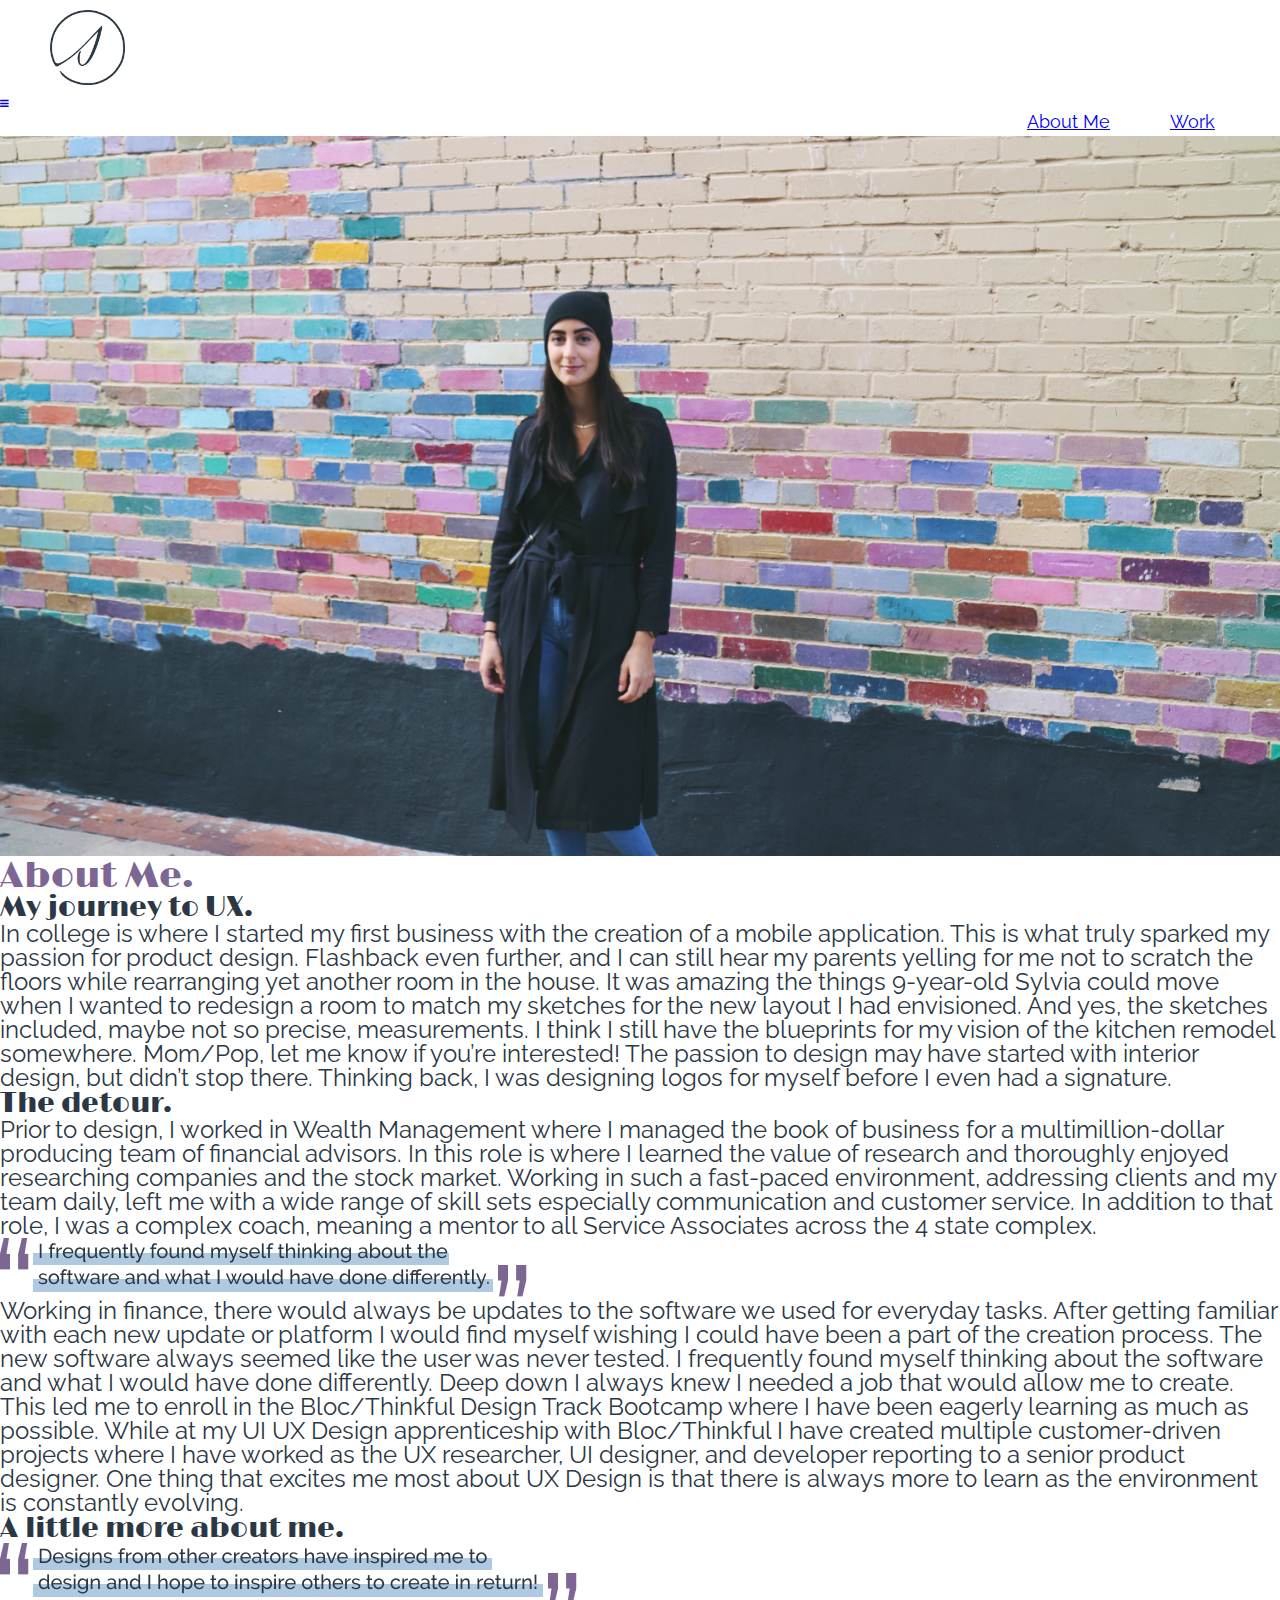
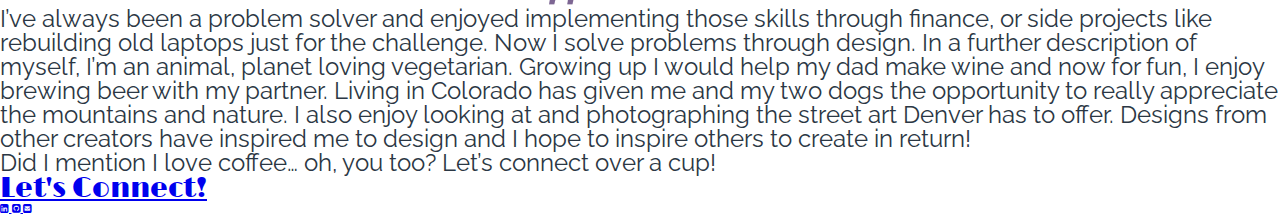
==== about.html @ bfc9b336 "Update about.html" ====
<!DOCTYPE html>
<html>

  <head>
    <meta charset="utf-8">
    <title>About Me - Sylvia Sorriento</title>
    <meta name="viewport" content="width=device-width, initial-scale=1.0">
    <link rel="stylesheet" href="css/reset.css">
    <link rel="stylesheet" href="css/style.css">
    <link rel="stylesheet" href="https://fonts.googleapis.com/css?family=Limelight">
    <link rel="stylesheet" href="https://fonts.googleapis.com/css?family=Raleway">
    <link rel="stylesheet" href="https://cdnjs.cloudflare.com/ajax/libs/font-awesome/4.7.0/css/font-awesome.min.css">
  </head>

  <body>
    <!-- HEADER -->
    <header>
      <nav class="navbar">
        <ul>
          <a href="index.html"><img src="images/gray_logo.jpg" class="logo" alt="portfolio logo" width="75" height="75"/></a>
          <div id="myLinks">
            <li><a href="project.html">Work</a></li>
            <li><a href="about.html">About Me</a></li>
          </div>
        </ul>
      </nav>
      <a href="javascript:void(0);" class="hamburger" alt=hamburger onclick="myFunction()">
        <i class="fa fa-bars"></i>
      </a>
    </header>

    <main>
      <img class="bio-photo" src="images/rainbow_wall.jpeg" alt="Bio Photo"/>
      <!-- BIO -->
      <section class="bio">
        <h2>About Me.</h2>
          <h3>My journey to UX.</h3>
            <p>In college is where I started my first business with the creation of a mobile application. This is what truly sparked my passion for product design. Flashback even further, and I can still hear my parents yelling for me not to scratch the floors while rearranging yet another room in the house. It was amazing the things 9-year-old Sylvia could move when I wanted to redesign a room to match my sketches for the new layout I had envisioned. And yes, the sketches included, maybe not so precise, measurements. I think I still have the blueprints for my vision of the kitchen remodel somewhere. Mom/Pop, let me know if you’re interested! The passion to design may have started with interior design, but didn’t stop there. Thinking back, I was designing logos for myself before I even had a signature.</p>
          <h3>The detour.</h3>
            <p> Prior to design, I worked in Wealth Management where I managed the book of business for a multimillion-dollar producing team of financial advisors. In this role is where I learned the value of research and thoroughly enjoyed researching companies and the stock market. Working in such a fast-paced environment, addressing clients and my team daily, left me with a wide range of skill sets especially communication and customer service. In addition to that role, I was a complex coach, meaning a mentor to all Service Associates across the 4 state complex.</p>
            <img src="images/pull_quote1.png" class="pull-quote" alt="I frequently found myself thinking about the software and what I would have done differently.">
            <p>Working in finance, there would always be updates to the software we used for everyday tasks. After getting familiar with each new update or platform I would find myself wishing I could have been a part of the creation process. The new software always seemed like the user was never tested. I frequently found myself thinking about the software and what I would have done differently. Deep down I always knew I needed a job that would allow me to create. This led me to enroll in the Bloc/Thinkful Design Track Bootcamp where I have been eagerly learning as much as possible. While at my UI UX Design apprenticeship with Bloc/Thinkful I have created multiple customer-driven projects where I have worked as the UX researcher, UI designer, and developer reporting to a senior product designer. One thing that excites me most about UX Design is that there is always more to learn as the environment is constantly evolving.</p>
          <h3>A little more about me.</h3>
            <img src="images/pull_quote2.png" class="pull-quote" alt="Designs from other creators have inspired me to design and I hope to inspire others to create in return!">
            <p>I’ve always been a problem solver and enjoyed implementing those skills through finance, or side projects like rebuilding old laptops just for the challenge. Now I solve problems through design. In a further description of myself, I’m an animal, planet loving vegetarian. Growing up I would help my dad make wine and now for fun, I enjoy brewing beer with my partner. Living in Colorado has given me and my two dogs the opportunity to really appreciate the mountains and nature. I also enjoy looking at and photographing the street art Denver has to offer. Designs from other creators have inspired me to design and I hope to inspire others to create in return!</p>
            <p>Did I mention I love coffee… <i>oh, you too?</i> Let’s connect over a cup!</p>
      </section>
    </main>
    <!-- FOOTER -->
    <footer>
      <h3><a href="mailto:sylviasorriento@gmail.com?subject=Connecting">Let's Connect!</a></h3>
      <div class="footer-links">
        <a href="https://www.linkedin.com/in/sylvia-sorriento/"><i class="fa fa-linkedin-square"</a></i>
        <a href="https://github.com/sylviasorriento"><i class="fa fa-github-square"</a></i>
        <a href="mailto:sylviasorriento@gmail.com?subject=Connecting"><i class="fa fa-envelope-square"</a></i>
      </div>
    </footer>
  </body>
</html>
---- css/style.css ----
/* ------------- Global -------------- */

* {
  box-sizing: border-box;
}

html {
  font-size: 10px;
}

body {
  background-color: #fff;
}

h1 {
  font-size: 4.5rem;
  color: #7D6693;
  font-family: "Limelight";
}

h2 {
  font-size: 3.6rem;
  color: #7D6693;
  font-family: "Limelight";
}

h3 {
  font-size: 2.8rem;
  color: #2B3744;
  font-family: "Limelight";
}

p {
  font-size: 2.4rem;
  color: #2B3744;
  font-family: "Raleway";
}

/* ------------- Nav -------------- */
.navbar {
  background-color: white;
  padding: 0;
  margin: 0;
  padding: 1rem;
  padding-left: 5rem;
}

ul {
  list-style-type: none;
  font-size: 1.8rem;
}

li {
  display: inline;
  padding: .5rem;
  margin-top: 2rem;
  margin-right: 5rem;
  float: right;
  color: #2B3744;
  font-family: "Raleway";
}

li a:hover {
  color: #7D6693;
}
/* ------------- Hero Unit -------------- */

.hero-unit {
  display: flex;
  justify-content: space-between;
  padding-bottom: 50px;
}

.hero-unitL {
  padding-right: 40px;
  float: left;
}

.hero-unitR {
  float: right;
  /* padding-left: 50px; */
}

.recent-portfolio {
  display: flex;
  justify-content: space-between;
}

.container  {
  padding: 30px 30px 20px;
}
/* ------------- About Me -------------- */

.bio-photo {
  width: 100%;
  margin: 0 auto;
  height: auto;  /*-- NEED TO CHANGE FOR MOBILE --*/
}




@media screen and (min-width: 1000px) {
  .container {
    width: 1000px;
    margin: 0 auto;
  }
}
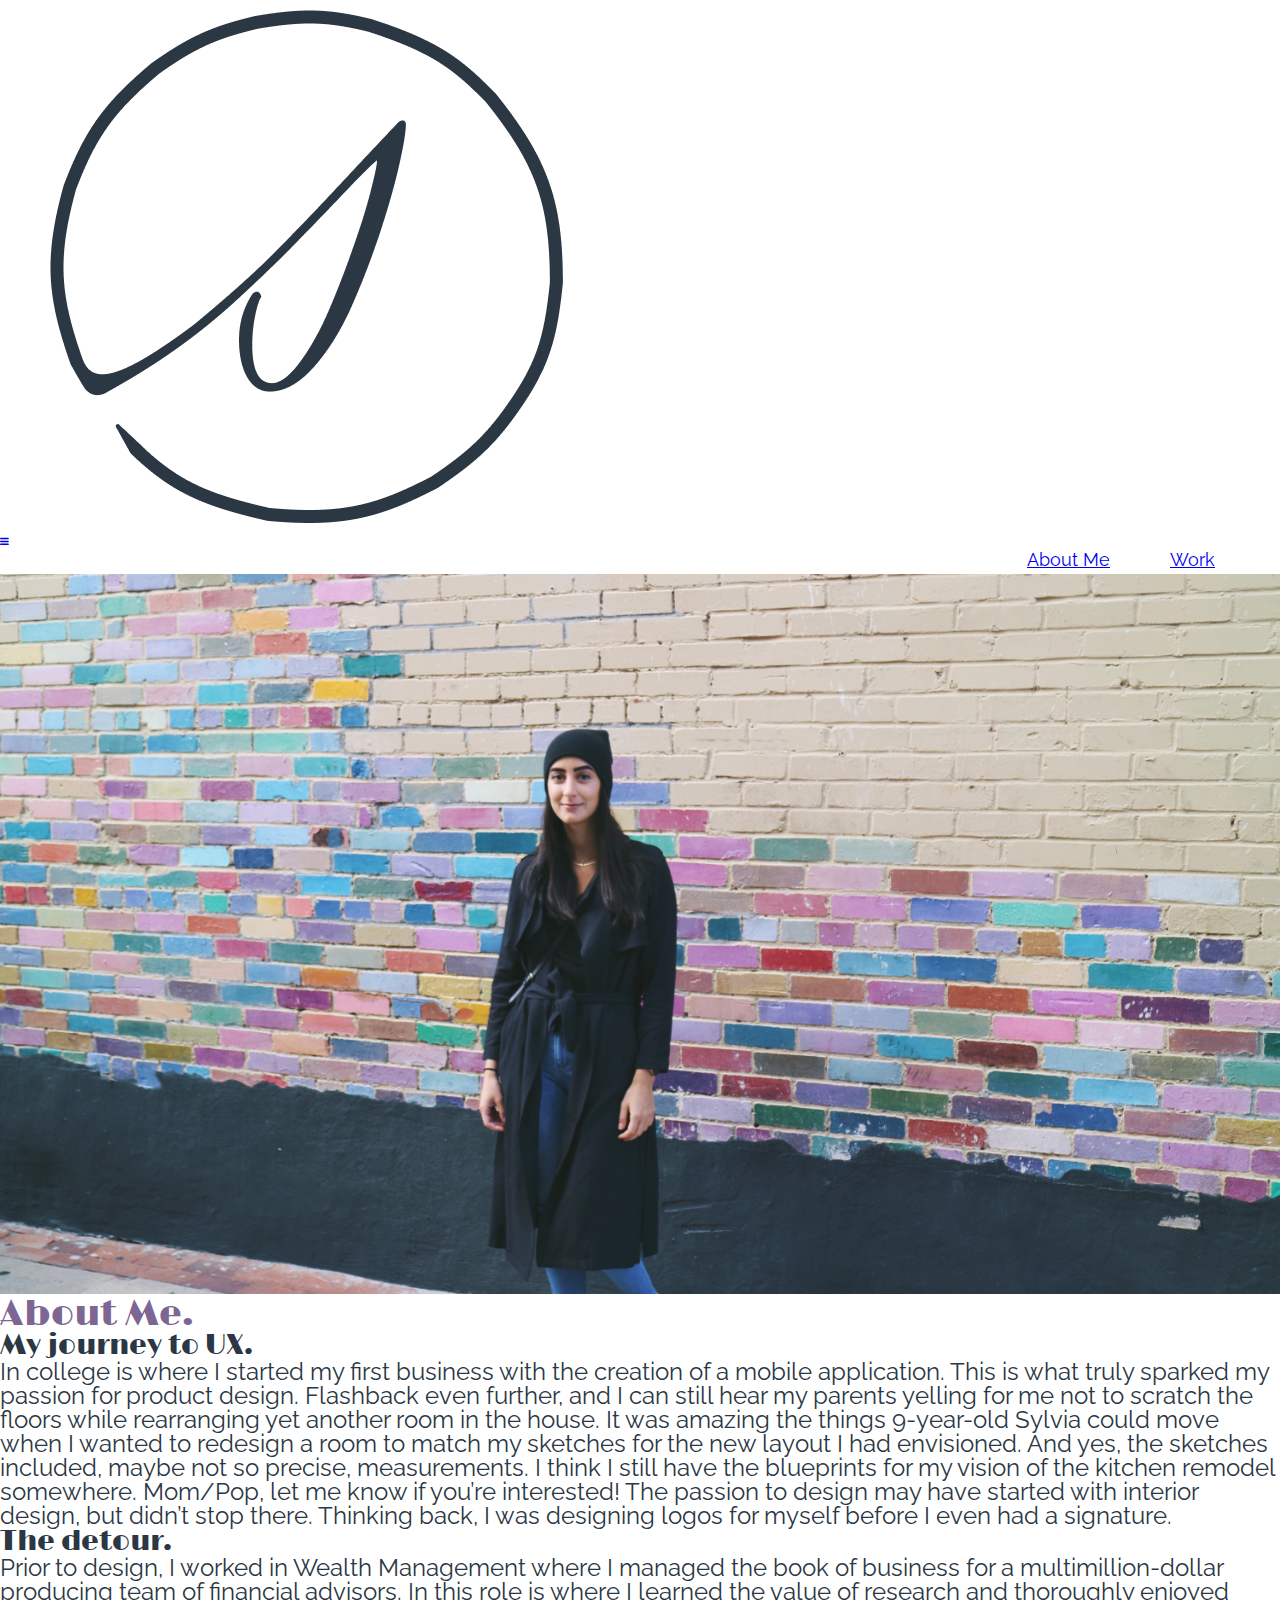
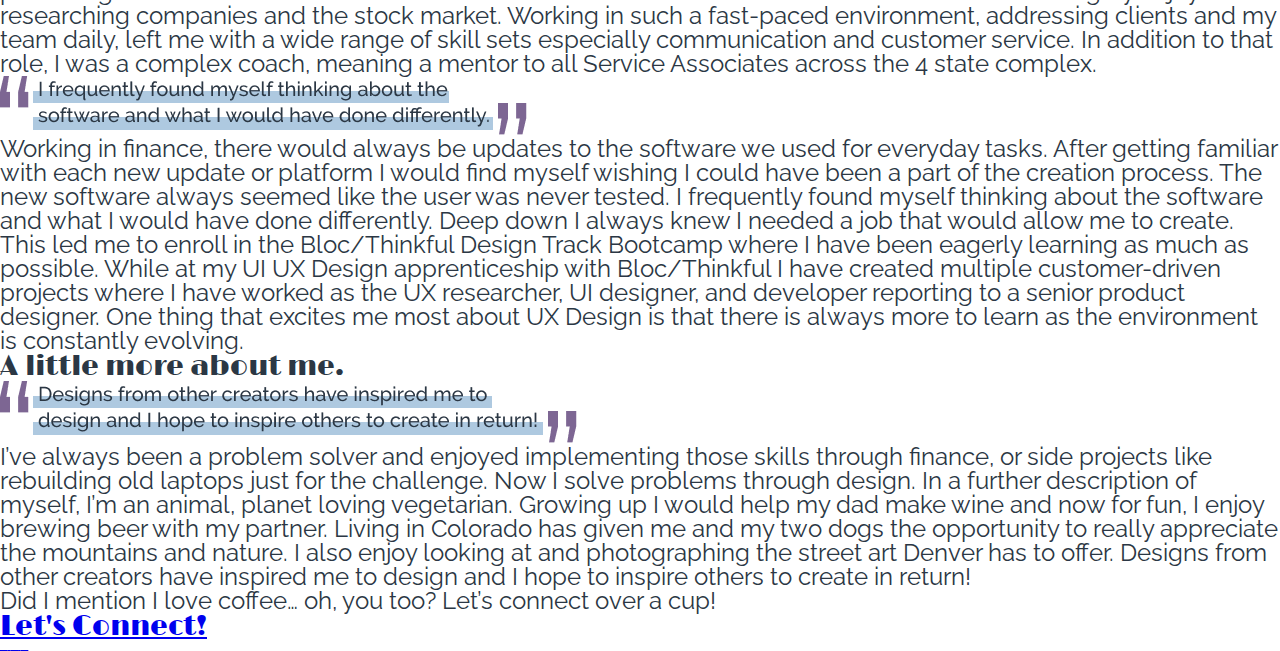
==== commit 59b31a53: "Add files via upload" ====
--- a/about.html
+++ b/about.html
@@ -17,7 +17,7 @@
     <header>
       <nav class="navbar">
         <ul>
-          <a href="index.html"><img src="images/gray_logo.jpg" class="logo" alt="portfolio logo" width="75" height="75"/></a>
+          <a href="index.html"><img src="images/gray_logo.jpg" class="logo" alt="portfolio logo"/></a>
           <div id="myLinks">
             <li><a href="project.html">Work</a></li>
             <li><a href="about.html">About Me</a></li>
@@ -29,10 +29,10 @@
       </a>
     </header>
 
-    <main>
+    <main class="about-me">
       <img class="bio-photo" src="images/rainbow_wall.jpeg" alt="Bio Photo"/>
       <!-- BIO -->
-      <section class="bio">
+      <section id="bio" class="sections">
         <h2>About Me.</h2>
           <h3>My journey to UX.</h3>
             <p>In college is where I started my first business with the creation of a mobile application. This is what truly sparked my passion for product design. Flashback even further, and I can still hear my parents yelling for me not to scratch the floors while rearranging yet another room in the house. It was amazing the things 9-year-old Sylvia could move when I wanted to redesign a room to match my sketches for the new layout I had envisioned. And yes, the sketches included, maybe not so precise, measurements. I think I still have the blueprints for my vision of the kitchen remodel somewhere. Mom/Pop, let me know if you’re interested! The passion to design may have started with interior design, but didn’t stop there. Thinking back, I was designing logos for myself before I even had a signature.</p>
@@ -50,9 +50,9 @@
     <footer>
       <h3><a href="mailto:sylviasorriento@gmail.com?subject=Connecting">Let's Connect!</a></h3>
       <div class="footer-links">
-        <a href="https://www.linkedin.com/in/sylvia-sorriento/"><i class="fa fa-linkedin-square"</a></i>
-        <a href="https://github.com/sylviasorriento"><i class="fa fa-github-square"</a></i>
-        <a href="mailto:sylviasorriento@gmail.com?subject=Connecting"><i class="fa fa-envelope-square"</a></i>
+        <a href="https://www.linkedin.com/in/sylvia-sorriento/"><i class="fa-linkedin-square"</a></i>
+        <a href="https://github.com/sylviasorriento"><i class="fa-github-square"</a></i>
+        <a href="mailto:sylviasorriento@gmail.com?subject=Connecting"><i class="fa-envelope-square"</a></i>
       </div>
     </footer>
   </body>
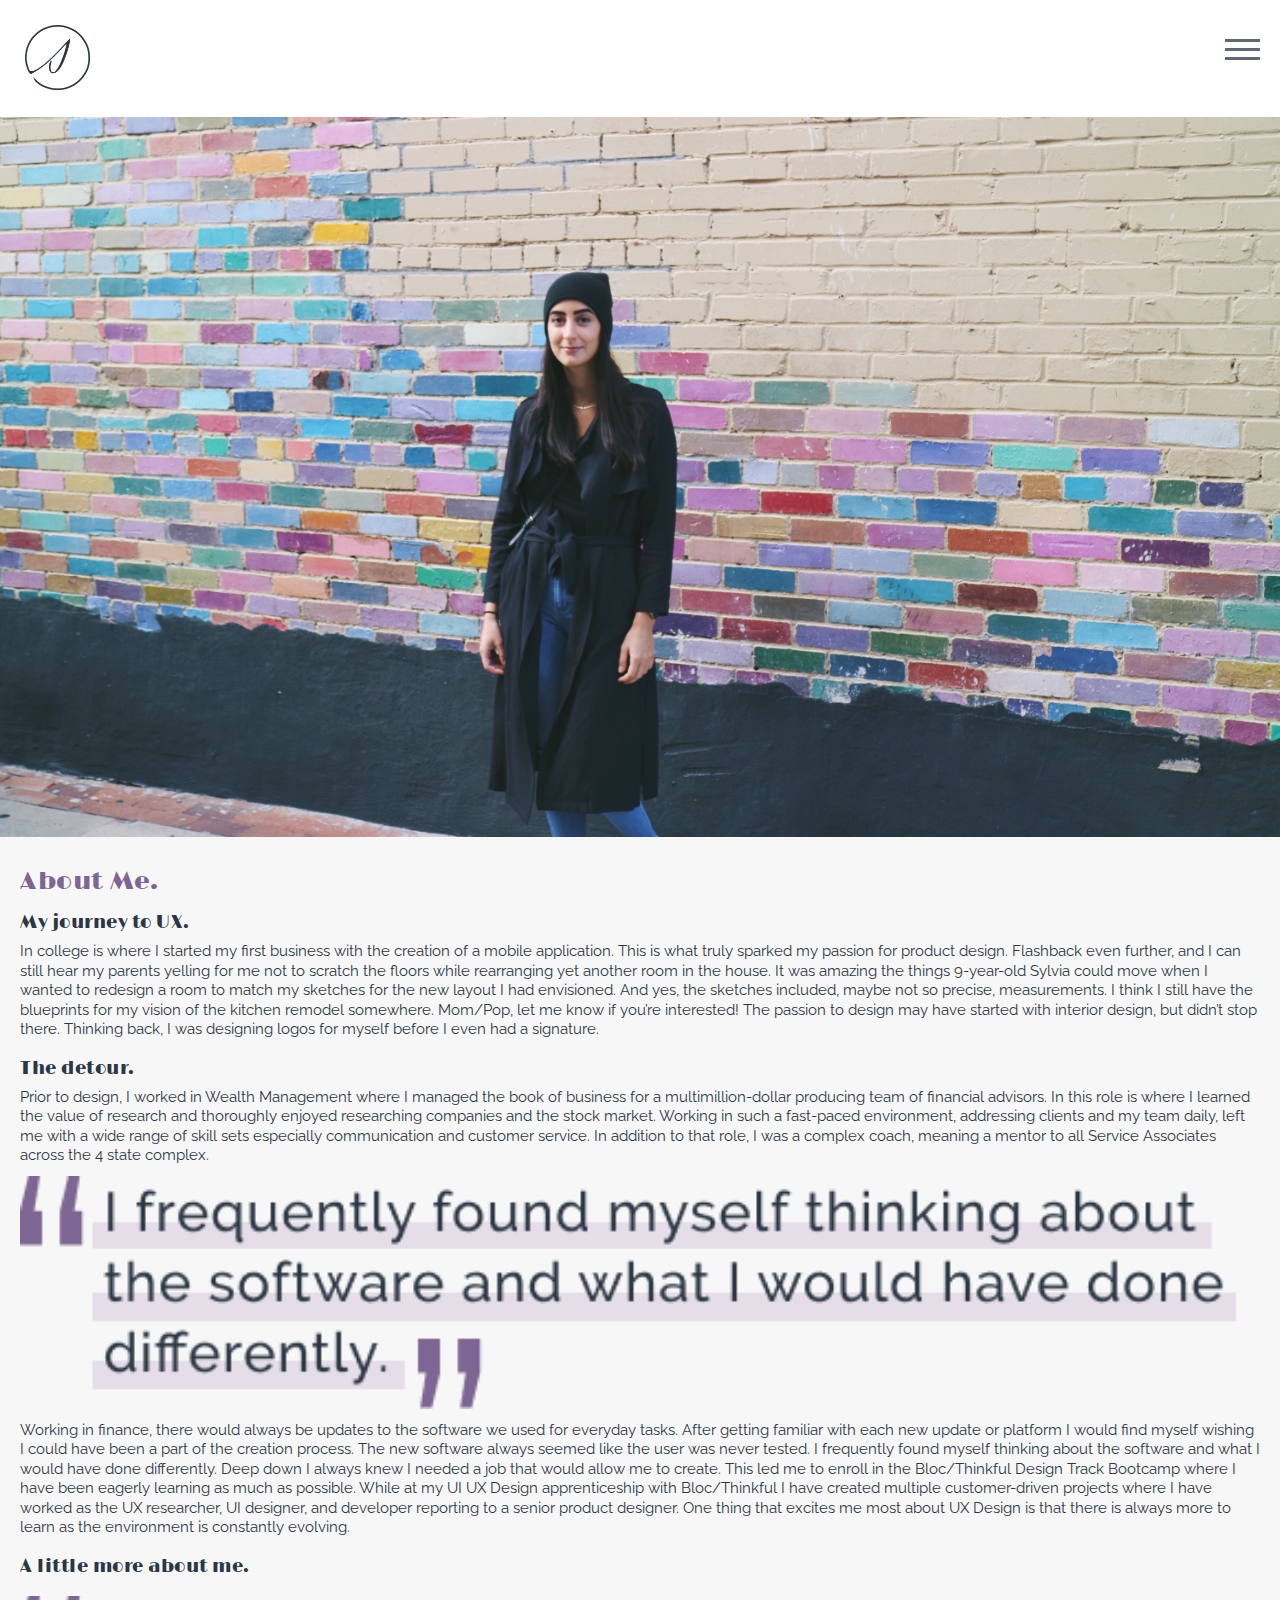
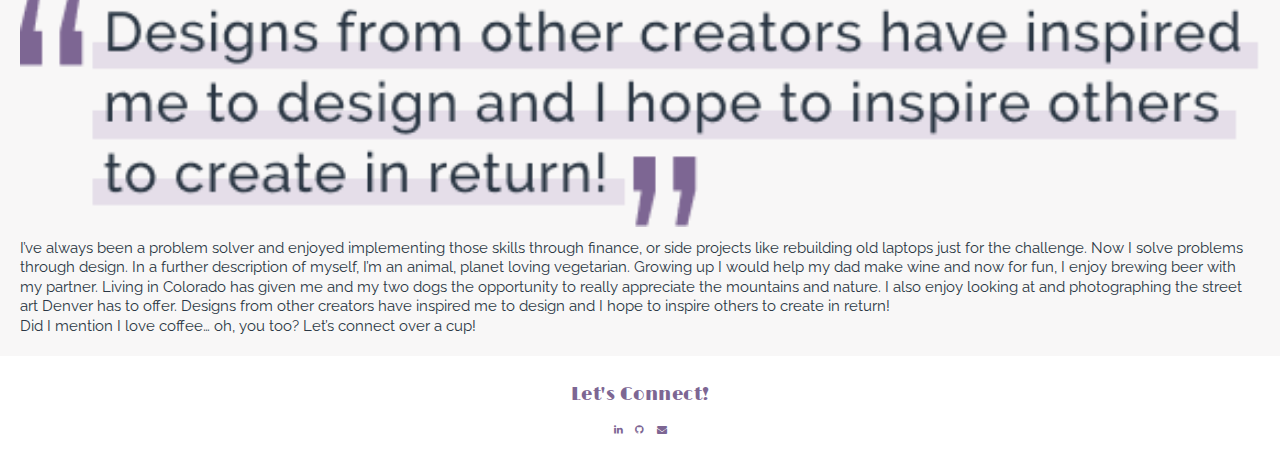
==== commit a66eaf95: "Add files via upload" ====
--- a/about.html
+++ b/about.html
@@ -18,15 +18,22 @@
       <nav class="navbar">
         <ul>
           <a href="index.html"><img src="images/gray_logo.jpg" class="logo" alt="portfolio logo"/></a>
-          <div id="myLinks">
+          <div class="container" onclick="myFunction(this)">
+            <div class="bar1"></div>
+            <div class="bar2"></div>
+            <div class="bar3"></div>
+          </div>
+          <script>
+          function myFunction(x) {
+            x.classList.toggle("change");
+          }
+          </script>
+          <!-- <div id="myLinks">
             <li><a href="project.html">Work</a></li>
             <li><a href="about.html">About Me</a></li>
-          </div>
+          </div> -->
         </ul>
       </nav>
-      <a href="javascript:void(0);" class="hamburger" alt=hamburger onclick="myFunction()">
-        <i class="fa fa-bars"></i>
-      </a>
     </header>
 
     <main class="about-me">
@@ -50,9 +57,9 @@
     <footer>
       <h3><a href="mailto:sylviasorriento@gmail.com?subject=Connecting">Let's Connect!</a></h3>
       <div class="footer-links">
-        <a href="https://www.linkedin.com/in/sylvia-sorriento/"><i class="fa-linkedin-square"</a></i>
-        <a href="https://github.com/sylviasorriento"><i class="fa-github-square"</a></i>
-        <a href="mailto:sylviasorriento@gmail.com?subject=Connecting"><i class="fa-envelope-square"</a></i>
+        <a href="https://www.linkedin.com/in/sylvia-sorriento/" class="fa fa-linkedin"></a>
+        <a href="https://github.com/sylviasorriento" class="fa fa-github"></a>
+        <a href="mailto:sylviasorriento@gmail.com?subject=Connecting" class="fa fa-envelope"></a>
       </div>
     </footer>
   </body>
--- a/css/style.css
+++ b/css/style.css
@@ -1,5 +1,5 @@
 
-/* ------------- Global -------------- */
+/*-------------Global--------------*/
 
 * {
   box-sizing: border-box;
@@ -11,99 +11,580 @@
 
 body {
   background-color: #fff;
-}
+  width: 100%;
+}
+
+/* ----- Font ----- */
 
 h1 {
-  font-size: 4.5rem;
   color: #7D6693;
   font-family: "Limelight";
+  font-size: 4rem;
+  line-height: 4.5rem;
 }
 
 h2 {
-  font-size: 3.6rem;
   color: #7D6693;
   font-family: "Limelight";
+  font-size: 2.5rem;
+  letter-spacing: .5px;
 }
 
 h3 {
-  font-size: 2.8rem;
   color: #2B3744;
   font-family: "Limelight";
+  font-size: 1.8rem;
+  letter-spacing: .5px;
+  padding-top: 1rem;
 }
 
 p {
-  font-size: 2.4rem;
   color: #2B3744;
   font-family: "Raleway";
-}
-
-/* ------------- Nav -------------- */
-.navbar {
-  background-color: white;
-  padding: 0;
-  margin: 0;
-  padding: 1rem;
-  padding-left: 5rem;
-}
-
-ul {
-  list-style-type: none;
-  font-size: 1.8rem;
+  font-size: 1.5rem;
+  line-height: 130%;
 }
 
 li {
-  display: inline;
-  padding: .5rem;
-  margin-top: 2rem;
-  margin-right: 5rem;
-  float: right;
   color: #2B3744;
   font-family: "Raleway";
+  font-size: 1.5rem;
+  line-height: 130%;
+}
+
+a {
+  color: #7D6693;
+  margin-top: 1.5rem;
+}
+
+a:hover {
+  color: #AFC9E0;
+}
+
+/* ----- Buttons ----- */
+
+.purple-button {
+  background-color: white;
+  border: 2px solid #7D6693;
+  border-radius: 30px;
+  color: #7D6693;
+  display: inline-block;
+  font-family: "Raleway";
+  font-size: 1.5rem;
+  padding: 15px 32px;
+  margin-top: 1.5rem;
+  text-align: center;
+  text-decoration: none;
+}
+
+.purple-button:hover {
+  background-color: #7D6693;
+  color: white;
+}
+
+.white-button {
+  background-color: #fff;
+  border-radius: 30px;
+  color: #2B3744;
+  border: 2px solid #2B3744;
+  display: inline-block;
+  font-family: "Raleway";
+  font-size: 1.5rem;
+  margin-top: 1.5rem;
+  padding: 15px 32px;
+  text-align: center;
+  text-decoration: none;
+}
+
+.white-button:hover {
+  background-color: #2B3744;
+  color: #fff;
+}
+
+.gray-button {
+  background-color: #2B3744;
+  border-radius: 30px;
+  color: #fff;
+  border: 2px solid #fff;
+  display: inline-block;
+  font-family: "Raleway";
+  font-size: 1.5rem;
+  margin-top: 1.5rem;
+  padding: 15px 32px;
+  text-align: center;
+  text-decoration: none;
+}
+
+.gray-button:hover {
+  background-color: #fff;
+  color: #2B3744;
+}
+/* ----- Nav ----- */
+
+.logo {
+  height: 55px;
+  margin-left: 2rem;
+  margin-top: 2rem;
+  width: 55px;
+}
+
+/*---hamburger---*/
+
+.container {
+  display: inline-block;
+  float: right;
+  cursor: pointer;
+  margin-right: 2rem;
+  margin-top: 3.3rem;
+}
+
+.bar1, .bar2, .bar3 {
+  width: 35px;
+  height: 3px;
+  background-color: #2B3744;
+  margin: 6px 0;
+  opacity: 75%;
+  transition: 0.4s;
+}
+
+.change .bar1 {
+  -webkit-transform: rotate(-45deg) translate(-9px, 6px);
+  transform: rotate(-45deg) translate(-9px, 6px);
+}
+
+.change .bar2 {opacity: 0;}
+
+.change .bar3 {
+  -webkit-transform: rotate(45deg) translate(-8px, -8px);
+  transform: rotate(45deg) translate(-7px, -4px);
+}
+.header-container {
+  width: 100%;
+}
+/*---End hamburger---*/
+
+.navbar {
+  background-color: #fff;
+  overflow: hidden;
+  padding-bottom: 2rem;
+}
+
+/* .navbar #myLinks {
+  display: none;
+} */
+/*
+.navbar a {
+  color: white;
+  font-size: 17px;
+  padding: 14px 16px;
+  text-decoration: none;
+}
+
+.navbar a.hamburger {
+  background-color: black;
+}
+
+ul {
+  font-size: 1.8rem;
+  list-style-type: none;
+  margin: 0;
+  padding: 0;
+}
+
+.hamburger {
+  background-color: white;
+  color: black;
+  display: inline;
+  float: right;
+  height: 75px;
+  padding: .5rem;
+  width: 75px;
+}
+
+#myLinks {
+  color: #2B3744;
+  display: inline;
+  float: right;
+  font-family: "Raleway";
+  margin-right: 5rem;
+  margin-top: 2rem;
+  padding: .5rem;
 }
 
 li a:hover {
   color: #7D6693;
-}
-/* ------------- Hero Unit -------------- */
-
-.hero-unit {
-  display: flex;
-  justify-content: space-between;
-  padding-bottom: 50px;
-}
-
-.hero-unitL {
-  padding-right: 40px;
-  float: left;
-}
-
-.hero-unitR {
-  float: right;
-  /* padding-left: 50px; */
-}
-
-.recent-portfolio {
-  display: flex;
-  justify-content: space-between;
-}
-
-.container  {
-  padding: 30px 30px 20px;
-}
-/* ------------- About Me -------------- */
+} */
+
+footer {
+  padding: 2rem;
+  text-align: center;
+}
+
+
+.footer-linker:hover {
+  color: #AFC9E0;
+}
+
+footer a {
+  color: #7D6693;
+  text-decoration: none;
+}
+
+.fa {
+    font-size: 5rem;
+    padding: .5rem;
+    padding-bottom: 1.5em;
+    text-decoration: none;
+}
+
+/* ----- Home Page ----- */
+
+section {
+  max-width: 100%;
+}
+
+.sections {
+  padding: 2rem;
+}
+
+/* .profile-photo {
+  width: 50%;
+} */
+
+#hero-unit {
+  margin-bottom: 6rem;
+  margin-top: 6rem;
+  max-width: 80%;
+}
+
+#hero-unit p {
+  margin-top: 1.5rem;
+}
+
+#recent-portfolio {
+  background-color: #2B3744;
+}
+
+#recent-portfolio p {
+  color: #fff;
+}
+#recent-portfolio h3 {
+  color: #fff;
+  margin-bottom: 1.5rem;
+  margin-top: 1.5rem;
+}
+
+.recent-portfolioL {
+  margin-top: 5rem;
+  text-align: center;
+}
+
+.recent-portfolioR {
+  margin-bottom: 5rem;
+  margin-top: 1.5rem;
+}
+
+.svd-logo {
+  width: 70px;
+}
+
+.web-mobile-prototypes {
+  padding: 1.5rem;
+  width: 100%;
+}
+
+/* ----- Case Study ----- */
+
+.work {
+  max-width: 100%;
+}
+
+.work h3, h2 {
+  margin-bottom: 1rem;
+  margin-top: 1rem;
+}
+
+.work h2 {
+  text-align: center;
+}
+
+#casestudy-header {
+  margin-bottom: 5rem;
+  text-align: center;
+}
+
+#casestudy-details {
+  background-color: #2B3744;
+  padding-bottom: 5rem;
+  padding-top: 5rem;
+  text-align: center;
+}
+
+#casestudy-details h2, li {
+  color: #fff;
+}
+
+#casestudy-details h2 {
+  margin-top: 1.5rem;
+}
+
+#casestudy-breifing {
+  padding-bottom: 5rem;
+  padding-top: 5rem;
+}
+
+#casestudy-breifing h2 {
+  text-align: left;
+}
+
+#discovery-research {
+  padding-top: 5rem;
+}
+
+#prototype-testing {
+  padding-bottom: 5rem;
+}
+
+#discovery-research, #information-architecture, #visual-design, #prototype-testing {
+  background-color: #F8F7F7;
+}
+
+.desktop-iterations, .mobile-iterations {
+  text-align: center;
+}
+
+#conclusion {
+  background-color: #2B3744;
+  padding-bottom: 5rem;
+  padding-top: 5rem;
+}
+
+#conclusion p {
+  color: #fff;
+}
+
+#conclusion h2 {
+  color: #fff;
+  text-align: left;
+}
+
+.conclusionR {
+  text-align: center;
+}
+
+/* ----- Casestudy images ----- */
+
+.survey-imgs {
+  padding: 2rem;
+  width: 100%;
+}
+
+.competitive-analyis-imgs {
+  padding: 2rem;
+  width: 100%;
+}
+
+.persona-imgs {
+  padding: 2rem;
+  width: 100%;
+}
+
+.user-stories-img {
+  padding: 2rem;
+  width: 100%;
+}
+
+.user-flow-imgs {
+  padding: 2rem;
+  width: 100%;
+}
+
+.wireframe-imgs {
+  padding: 2rem;
+  width: 100%;
+}
+
+.digital-wireframe-imgs {
+  padding: 2rem;
+  width: 100%;
+}
+
+.color-palette-img {
+  padding: 2rem;
+  width: 100%;
+}
+
+.style-guide-img {
+  padding: 2rem;
+  width: 100%;
+}
+
+.logo-sketches-img {
+  padding: 2rem;
+  width: 100%;
+}
+
+.logo-imgs {
+  padding: 2rem;
+  width: 100%;
+}
+
+.desktop-iteration-imgs {
+  padding: 2rem;
+  width: 100%;
+}
+
+.mobile-iteration-imgs {
+  padding: 2rem;
+  width: 100%;
+}
+
+
+/* ----- About Me ----- */
+
+.about-me {
+  max-width: 100%;
+  background-color: #F8F7F7;
+}
 
 .bio-photo {
   width: 100%;
-  margin: 0 auto;
-  height: auto;  /*-- NEED TO CHANGE FOR MOBILE --*/
-}
-
-
-
-
-@media screen and (min-width: 1000px) {
-  .container {
-    width: 1000px;
-    margin: 0 auto;
-  }
-}
+}
+
+.pull-quote {
+  padding-bottom: 1rem;
+  padding-top: 1rem;
+  width: 100%;
+}
+
+#bio h3 {
+  margin-bottom: 1rem;
+  margin-top: 1rem;
+}
+
+/* ------------- IPAD -------------- */
+
+@media screen and (min-width: 768px) {
+  body {
+    width: 100%;
+  }
+
+  .logo {
+    height: 75px;
+    padding: .5rem;
+    width: 75px;
+  }
+
+  .hero-unit {
+    max-width: 100%;
+  }
+  .profile-photo {
+    padding: 1.5rem;
+    width: 15%;
+  }
+
+  .hero-unitR {
+    padding: 1.5rem;
+    padding-top: 0;
+  }
+
+  .hero-unitR p {
+    margin-top: 1rem;
+  }
+
+  .hero-unitR {
+    margin-top: 1rem;
+    max-width: 60%;
+  }
+
+  .recent-portfolio {
+    background-color: #2B3744;
+    max-width: 50%;
+  }
+
+  .recent-portfolio p {
+    color: #fff;
+  }
+
+  .recent-portfolioL{
+    max-width: 60%;
+    padding: 1.5rem;
+  }
+
+  .web-mobile-prototypes {
+    padding: 2rem;
+    width: 100%;
+  }
+
+  /* ----- Case Study ----- */
+
+  .work{
+    max-width: 100%;
+  }
+
+  .casestudy-header {
+    display: block;
+    margin-left: auto;
+    margin-right: auto;
+  }
+}
+
+/* ------------- DESKTOP -------------- */
+
+@media screen and (min-width: 1025px) {
+  body {
+    width: 100%;
+  }
+
+  .logo {
+    height: 75px;
+    padding: .5rem;
+    width: 75px;
+  }
+
+  .hero-unit {
+    max-width: 100%;
+  }
+  .profile-photo {
+    padding: 1.5rem;
+    width: 20%;
+  }
+
+  .hero-unitR {
+    padding: 1.5rem;
+    padding-top: 0;
+  }
+
+  .hero-unitR p {
+    margin-top: 1rem;
+  }
+
+  .recent-portfolio {
+    background-color: #2B3744;
+    max-width: 100%;
+  }
+
+  .recent-portfolio p {
+    color: #fff;
+  }
+
+  .recent-portfolioL{
+    padding: 1.5rem;
+  }
+
+  .web-mobile-prototypes {
+    padding: 2rem;
+    width: 50%;
+  }
+
+  /* ----- Case Study ----- */
+  .work{
+    max-width: 100%;
+  }
+
+  .casestudy-header {
+    display: block;
+    margin-left: auto;
+    margin-right: auto;
+  }
+}
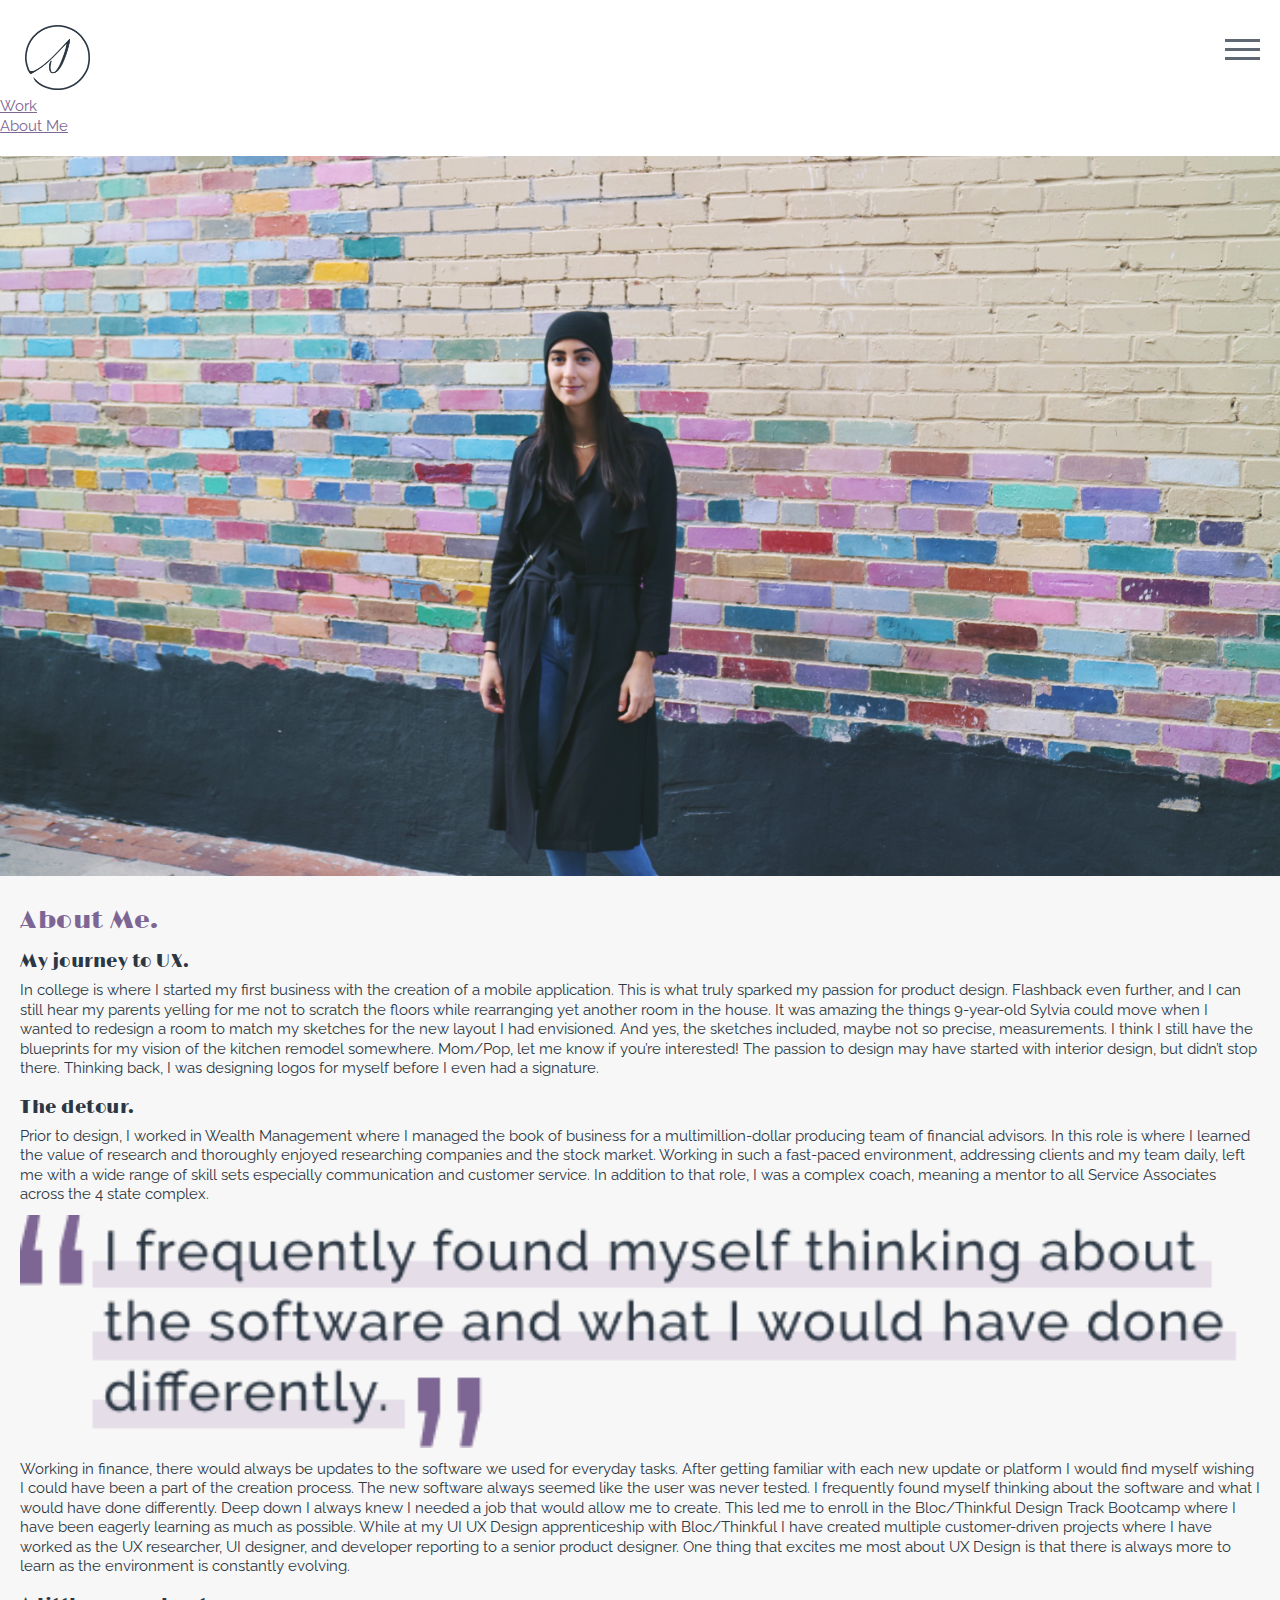
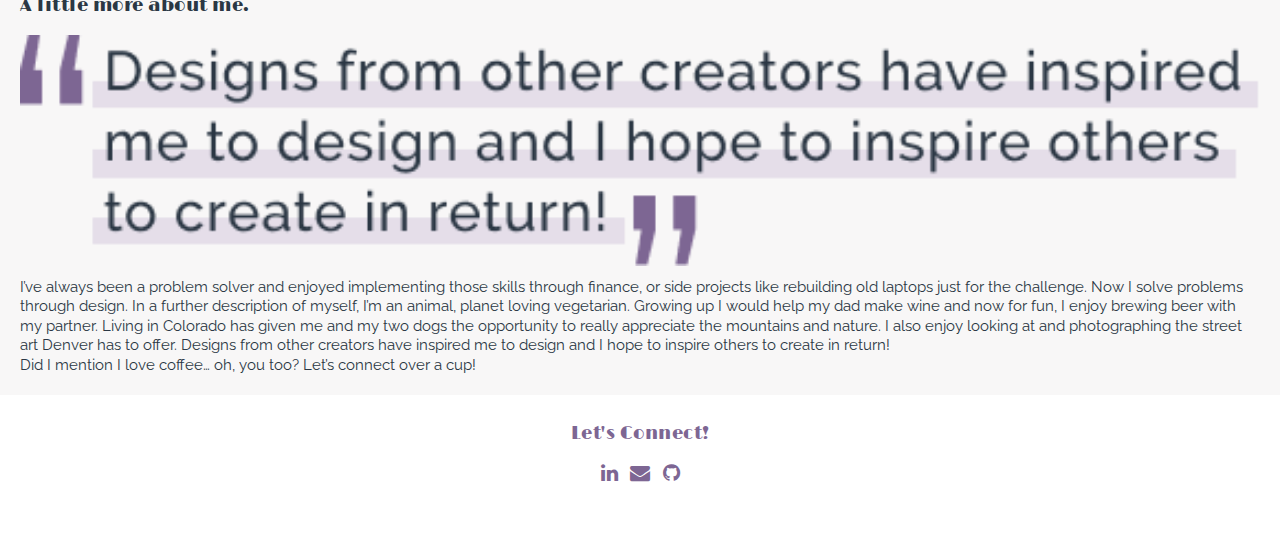
==== commit 6e58fa93: "Add files via upload" ====
--- a/about.html
+++ b/about.html
@@ -14,7 +14,7 @@
 
   <body>
     <!-- HEADER -->
-    <header>
+    <header class="header-container">
       <nav class="navbar">
         <ul>
           <a href="index.html"><img src="images/gray_logo.jpg" class="logo" alt="portfolio logo"/></a>
@@ -23,15 +23,15 @@
             <div class="bar2"></div>
             <div class="bar3"></div>
           </div>
+          <div id="myLinks">
+            <li><a href="project.html">Work</a></li>
+            <li><a href="about.html">About Me</a></li>
+          </div>
           <script>
           function myFunction(x) {
             x.classList.toggle("change");
           }
           </script>
-          <!-- <div id="myLinks">
-            <li><a href="project.html">Work</a></li>
-            <li><a href="about.html">About Me</a></li>
-          </div> -->
         </ul>
       </nav>
     </header>
@@ -57,9 +57,9 @@
     <footer>
       <h3><a href="mailto:sylviasorriento@gmail.com?subject=Connecting">Let's Connect!</a></h3>
       <div class="footer-links">
-        <a href="https://www.linkedin.com/in/sylvia-sorriento/" class="fa fa-linkedin"></a>
-        <a href="https://github.com/sylviasorriento" class="fa fa-github"></a>
-        <a href="mailto:sylviasorriento@gmail.com?subject=Connecting" class="fa fa-envelope"></a>
+        <a href="https://www.linkedin.com/in/sylvia-sorriento/" class="fa fa-linkedin fa-2x"></a>
+        <a href="mailto:sylviasorriento@gmail.com?subject=Connecting" class="fa fa-envelope fa-2x"></a>
+        <a href="https://github.com/sylviasorriento" class="fa fa-github fa-2x"></a>
       </div>
     </footer>
   </body>
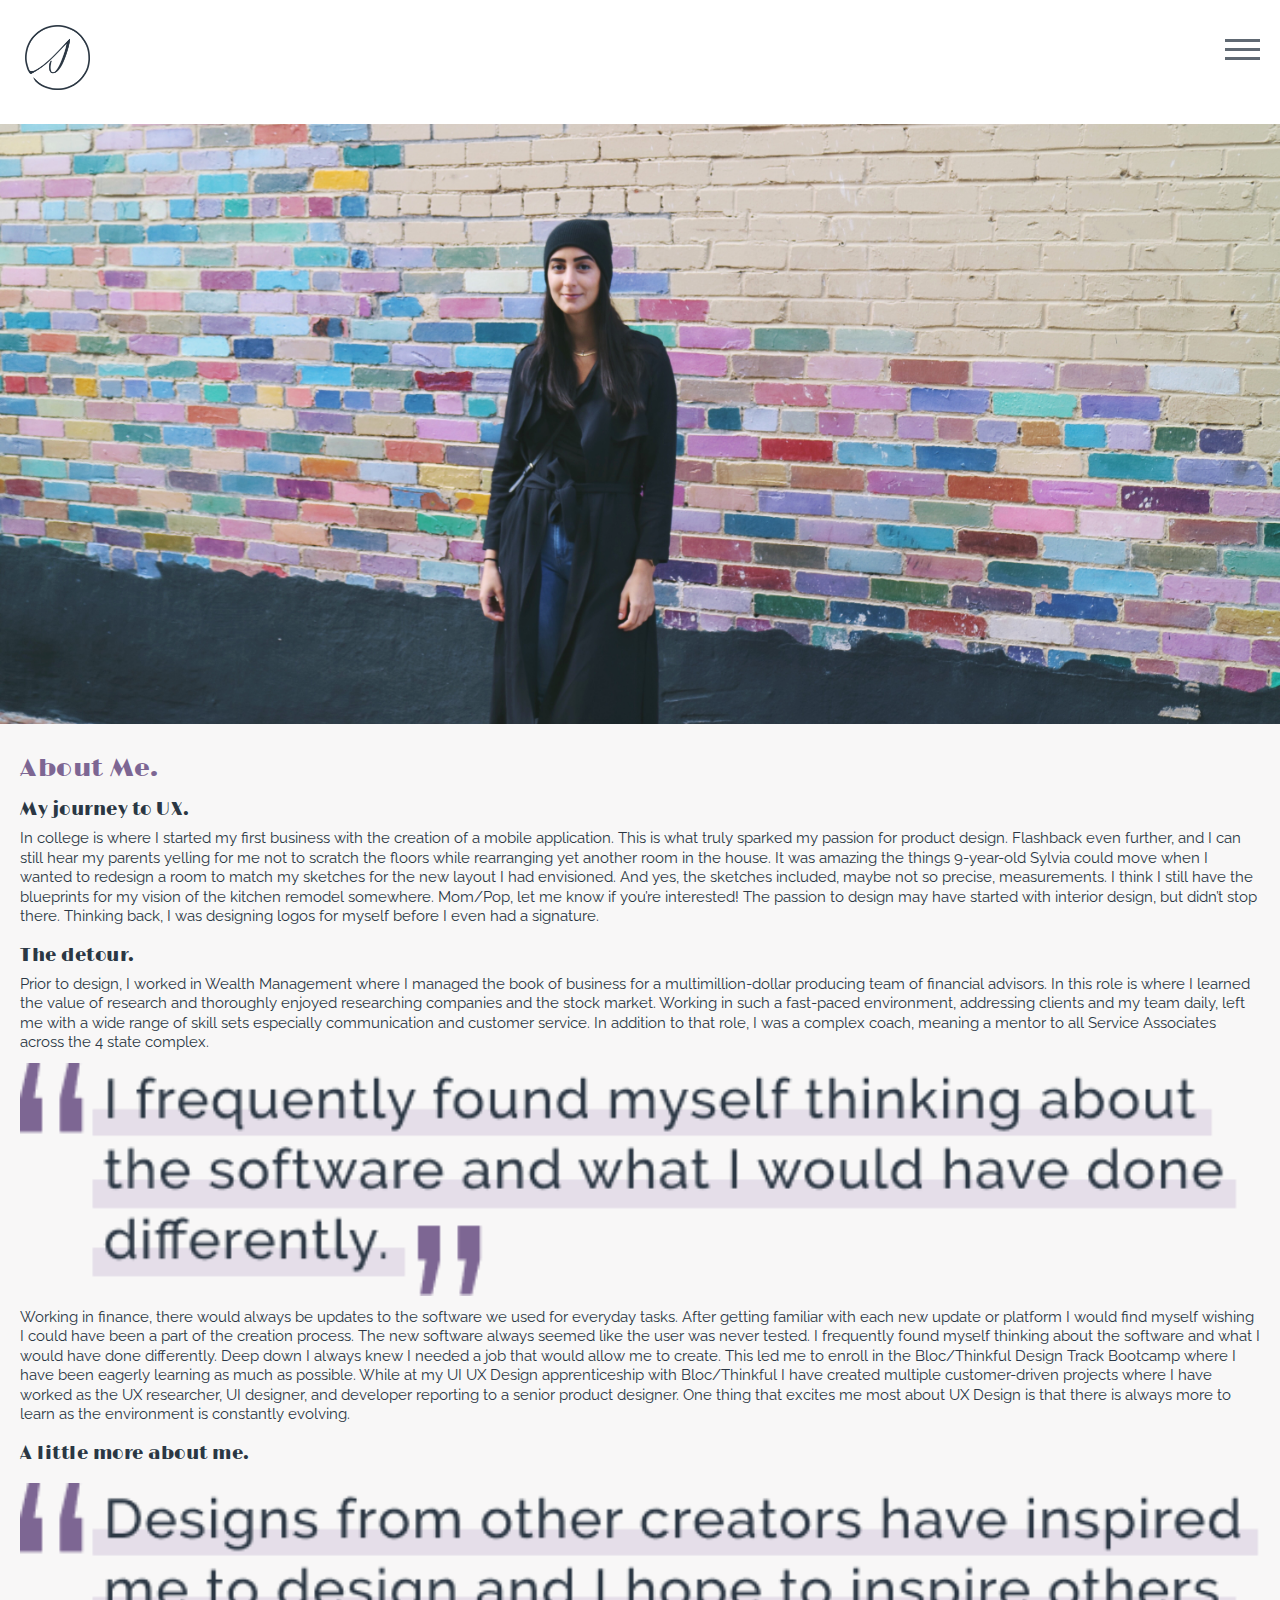
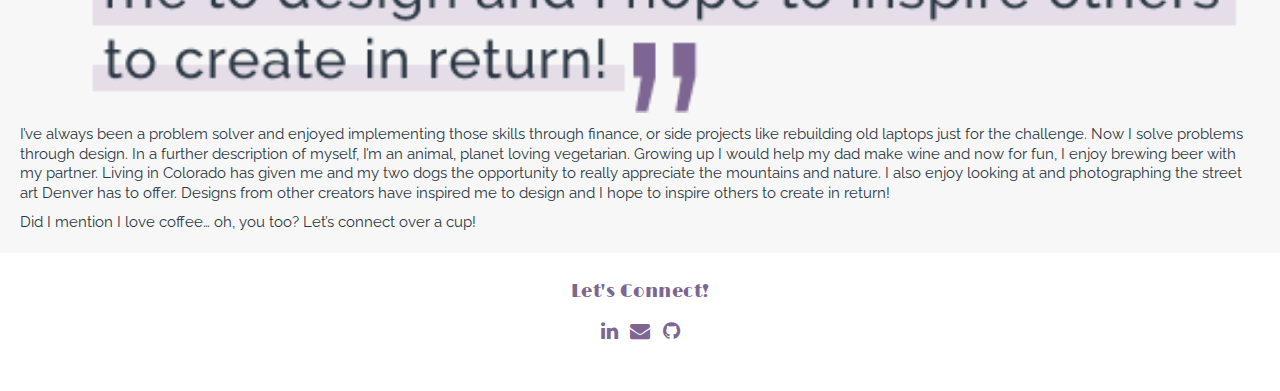
==== commit 522ed945: "responsive design" ====
--- a/about.html
+++ b/about.html
@@ -50,7 +50,7 @@
           <h3>A little more about me.</h3>
             <img src="images/pull_quote2.png" class="pull-quote" alt="Designs from other creators have inspired me to design and I hope to inspire others to create in return!">
             <p>I’ve always been a problem solver and enjoyed implementing those skills through finance, or side projects like rebuilding old laptops just for the challenge. Now I solve problems through design. In a further description of myself, I’m an animal, planet loving vegetarian. Growing up I would help my dad make wine and now for fun, I enjoy brewing beer with my partner. Living in Colorado has given me and my two dogs the opportunity to really appreciate the mountains and nature. I also enjoy looking at and photographing the street art Denver has to offer. Designs from other creators have inspired me to design and I hope to inspire others to create in return!</p>
-            <p>Did I mention I love coffee… <i>oh, you too?</i> Let’s connect over a cup!</p>
+            <br><p>Did I mention I love coffee… <i>oh, you too?</i> Let’s connect over a cup!</p>
       </section>
     </main>
     <!-- FOOTER -->
--- a/css/style.css
+++ b/css/style.css
@@ -169,57 +169,50 @@
   padding-bottom: 2rem;
 }
 
-/* .navbar #myLinks {
+.navbar #myLinks {
   display: none;
-} */
-/*
+}
+
+.change + #myLinks {
+  display: block;
+}
+
 .navbar a {
-  color: white;
-  font-size: 17px;
-  padding: 14px 16px;
+  font-size: 2.5rem;
   text-decoration: none;
-}
-
-.navbar a.hamburger {
-  background-color: black;
-}
-
-ul {
-  font-size: 1.8rem;
-  list-style-type: none;
-  margin: 0;
-  padding: 0;
-}
-
-.hamburger {
-  background-color: white;
-  color: black;
-  display: inline;
-  float: right;
-  height: 75px;
-  padding: .5rem;
-  width: 75px;
+  line-height: 140%;
 }
 
 #myLinks {
-  color: #2B3744;
   display: inline;
   float: right;
   font-family: "Raleway";
   margin-right: 5rem;
-  margin-top: 2rem;
+  /* margin-top: 2rem; */
   padding: .5rem;
-}
-
-li a:hover {
-  color: #7D6693;
-} */
+  height: 100%;
+  width: 100%;
+  position: fixed; /* Stay in place */
+  z-index: 1; /* Sit on top */
+  left: 0;
+  top: 0;
+  background-color: #F8F7F7;
+  opacity: 95%;
+  text-align: center;
+  padding-top: 50%;
+}
+
+.change .bar1 .bar3 {
+  position: absolute;
+  top: 20px;
+  right: 45px;
+  font-size: 60px;
+}
 
 footer {
   padding: 2rem;
   text-align: center;
 }
-
 
 .footer-linker:hover {
   color: #AFC9E0;
@@ -231,7 +224,6 @@
 }
 
 .fa {
-    font-size: 5rem;
     padding: .5rem;
     padding-bottom: 1.5em;
     text-decoration: none;
@@ -246,6 +238,10 @@
 .sections {
   padding: 2rem;
 }
+
+/* .main-container {
+  padding: 2rem;
+} */
 
 /* .profile-photo {
   width: 50%;
@@ -449,6 +445,9 @@
 
 .bio-photo {
   width: 100%;
+  height: 600px;
+  object-position: 50% 50%;
+  object-fit: cover;
 }
 
 .pull-quote {
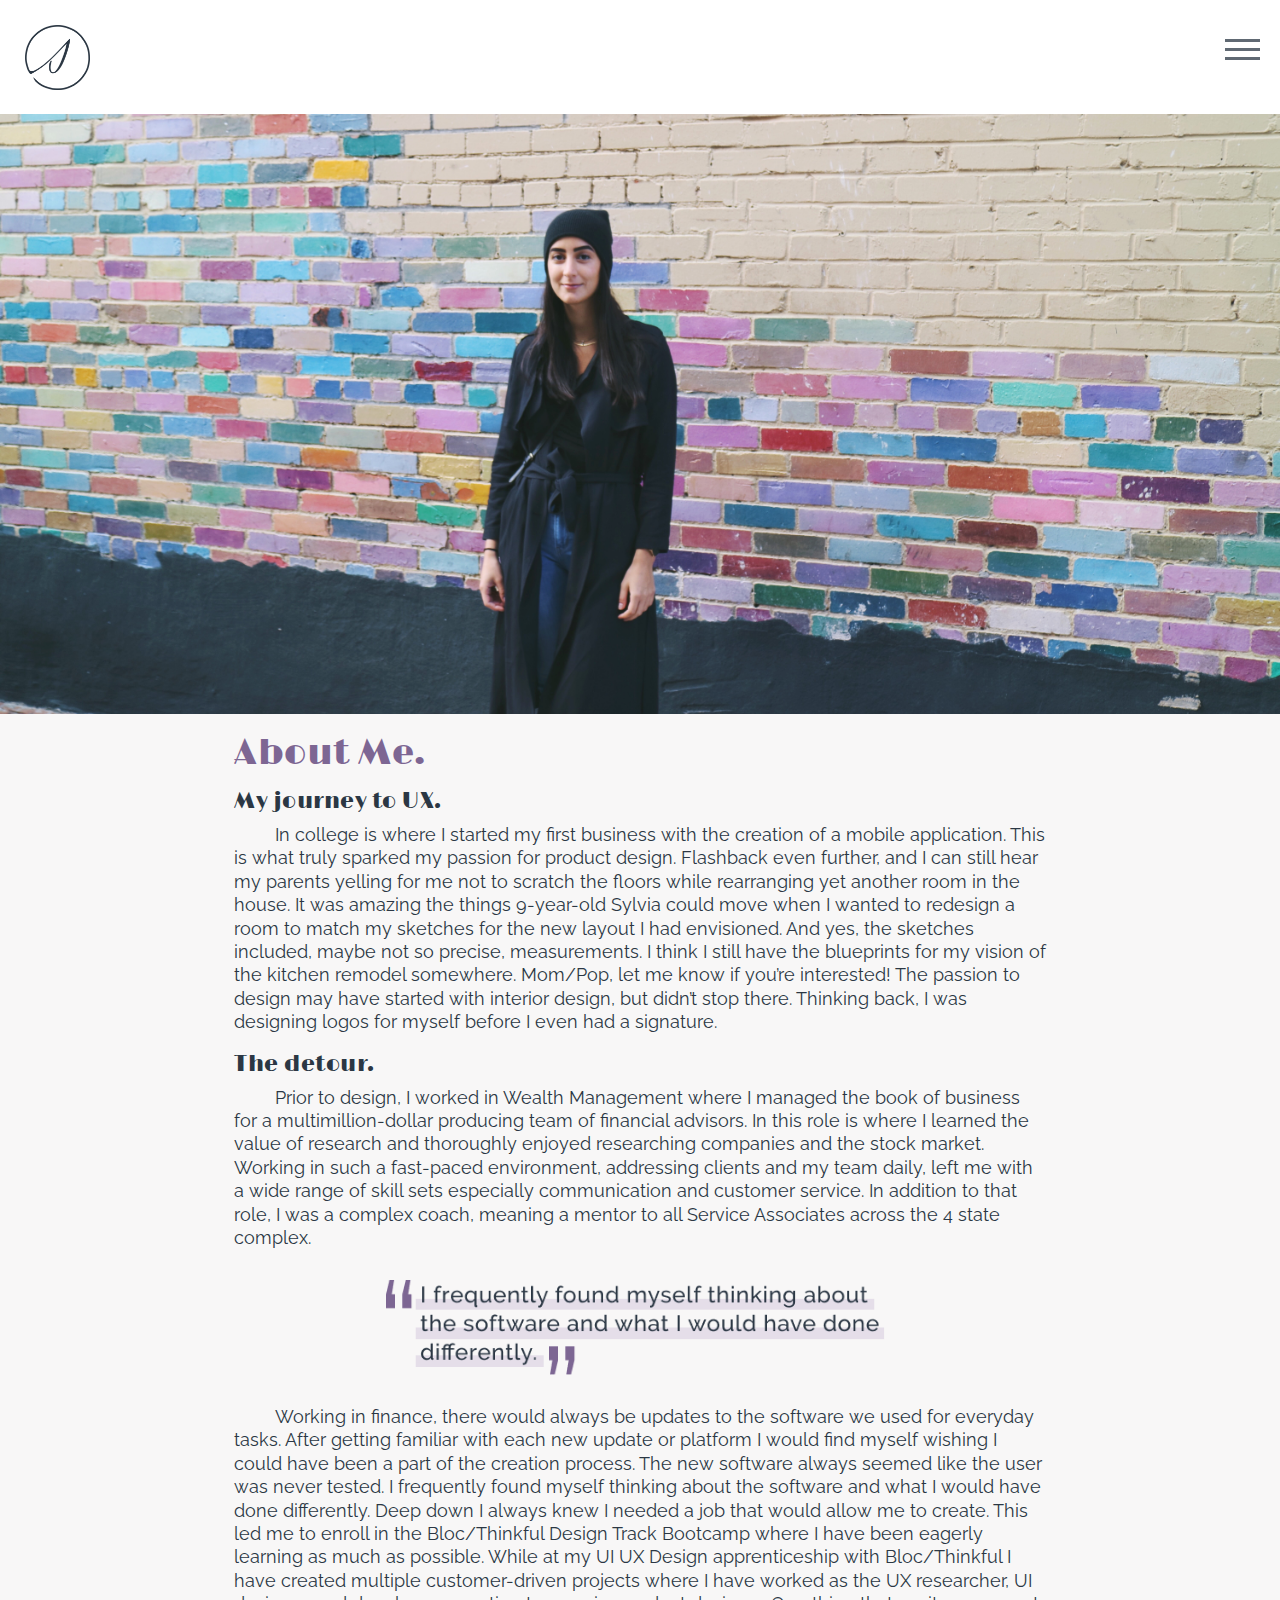
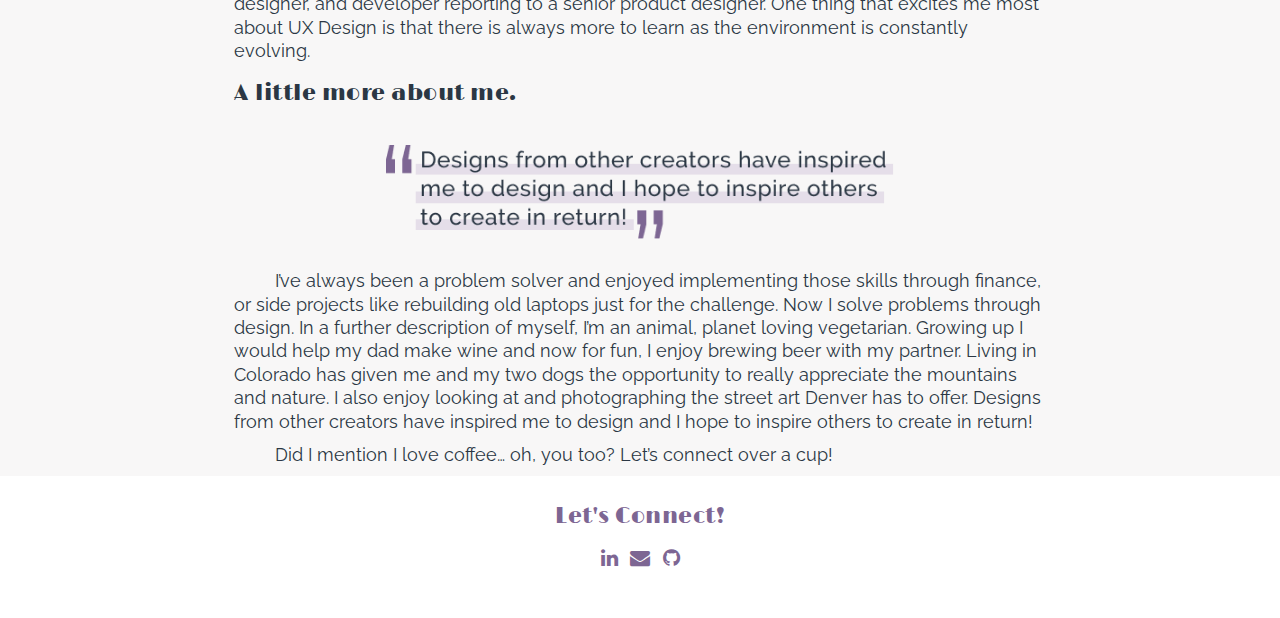
==== commit d2ff0400: "Add files via upload" ====
--- a/about.html
+++ b/about.html
@@ -45,10 +45,10 @@
             <p>In college is where I started my first business with the creation of a mobile application. This is what truly sparked my passion for product design. Flashback even further, and I can still hear my parents yelling for me not to scratch the floors while rearranging yet another room in the house. It was amazing the things 9-year-old Sylvia could move when I wanted to redesign a room to match my sketches for the new layout I had envisioned. And yes, the sketches included, maybe not so precise, measurements. I think I still have the blueprints for my vision of the kitchen remodel somewhere. Mom/Pop, let me know if you’re interested! The passion to design may have started with interior design, but didn’t stop there. Thinking back, I was designing logos for myself before I even had a signature.</p>
           <h3>The detour.</h3>
             <p> Prior to design, I worked in Wealth Management where I managed the book of business for a multimillion-dollar producing team of financial advisors. In this role is where I learned the value of research and thoroughly enjoyed researching companies and the stock market. Working in such a fast-paced environment, addressing clients and my team daily, left me with a wide range of skill sets especially communication and customer service. In addition to that role, I was a complex coach, meaning a mentor to all Service Associates across the 4 state complex.</p>
-            <img src="images/pull_quote1.png" class="pull-quote" alt="I frequently found myself thinking about the software and what I would have done differently.">
+            <img src="images/pull_quote1.png" class="pull-quote" alt="I frequently found myself thinking about the software and what I would have done differently."/>
             <p>Working in finance, there would always be updates to the software we used for everyday tasks. After getting familiar with each new update or platform I would find myself wishing I could have been a part of the creation process. The new software always seemed like the user was never tested. I frequently found myself thinking about the software and what I would have done differently. Deep down I always knew I needed a job that would allow me to create. This led me to enroll in the Bloc/Thinkful Design Track Bootcamp where I have been eagerly learning as much as possible. While at my UI UX Design apprenticeship with Bloc/Thinkful I have created multiple customer-driven projects where I have worked as the UX researcher, UI designer, and developer reporting to a senior product designer. One thing that excites me most about UX Design is that there is always more to learn as the environment is constantly evolving.</p>
           <h3>A little more about me.</h3>
-            <img src="images/pull_quote2.png" class="pull-quote" alt="Designs from other creators have inspired me to design and I hope to inspire others to create in return!">
+            <img src="images/pull_quote2.png" class="pull-quote" alt="Designs from other creators have inspired me to design and I hope to inspire others to create in return!"/>
             <p>I’ve always been a problem solver and enjoyed implementing those skills through finance, or side projects like rebuilding old laptops just for the challenge. Now I solve problems through design. In a further description of myself, I’m an animal, planet loving vegetarian. Growing up I would help my dad make wine and now for fun, I enjoy brewing beer with my partner. Living in Colorado has given me and my two dogs the opportunity to really appreciate the mountains and nature. I also enjoy looking at and photographing the street art Denver has to offer. Designs from other creators have inspired me to design and I hope to inspire others to create in return!</p>
             <br><p>Did I mention I love coffee… <i>oh, you too?</i> Let’s connect over a cup!</p>
       </section>
--- a/css/style.css
+++ b/css/style.css
@@ -125,6 +125,7 @@
   height: 55px;
   margin-left: 2rem;
   margin-top: 2rem;
+  margin-bottom: 1rem;
   width: 55px;
 }
 
@@ -163,11 +164,11 @@
 }
 /*---End hamburger---*/
 
-.navbar {
+/* .navbar {
   background-color: #fff;
   overflow: hidden;
   padding-bottom: 2rem;
-}
+} */
 
 .navbar #myLinks {
   display: none;
@@ -175,6 +176,7 @@
 
 .change + #myLinks {
   display: block;
+  top: 93px;
 }
 
 .navbar a {
@@ -239,14 +241,6 @@
   padding: 2rem;
 }
 
-/* .main-container {
-  padding: 2rem;
-} */
-
-/* .profile-photo {
-  width: 50%;
-} */
-
 #hero-unit {
   margin-bottom: 6rem;
   margin-top: 6rem;
@@ -273,6 +267,10 @@
 .recent-portfolioL {
   margin-top: 5rem;
   text-align: center;
+}
+
+.recent-portfolioL p {
+  text-align: left;
 }
 
 .recent-portfolioR {
@@ -351,8 +349,8 @@
 
 #conclusion {
   background-color: #2B3744;
-  padding-bottom: 5rem;
-  padding-top: 5rem;
+  padding: 4rem;
+
 }
 
 #conclusion p {
@@ -430,7 +428,12 @@
   width: 100%;
 }
 
-.mobile-iteration-imgs {
+.mobile-iteration-img1 {
+  padding: 2rem;
+  width: 50%;
+}
+
+.mobile-iteration-img2 {
   padding: 2rem;
   width: 100%;
 }
@@ -466,6 +469,10 @@
 @media screen and (min-width: 768px) {
   body {
     width: 100%;
+  }
+
+  .sections {
+    padding: 4rem;
   }
 
   .logo {
@@ -474,50 +481,72 @@
     width: 75px;
   }
 
+  .purple-button {
+    font-size: 1.8rem;
+  }
+
+  .white-button {
+    font-size: 1.8rem;
+  }
+
+  .gray-button {
+    font-size: 1.8rem;
+  }
+
   .hero-unit {
     max-width: 100%;
   }
-  .profile-photo {
-    padding: 1.5rem;
-    width: 15%;
-  }
-
-  .hero-unitR {
-    padding: 1.5rem;
-    padding-top: 0;
-  }
-
-  .hero-unitR p {
-    margin-top: 1rem;
-  }
-
-  .hero-unitR {
-    margin-top: 1rem;
-    max-width: 60%;
-  }
-
-  .recent-portfolio {
-    background-color: #2B3744;
-    max-width: 50%;
-  }
-
-  .recent-portfolio p {
-    color: #fff;
-  }
-
-  .recent-portfolioL{
-    max-width: 60%;
-    padding: 1.5rem;
+
+  #hero-unit p {
+    font-size: 3rem;
+  }
+
+  h1 {
+    font-size: 6rem;
+    line-height: 6.5rem;
+  }
+  h3 {
+    font-size: 2.2rem;
+  }
+  p {
+    font-size: 1.8rem;
+  }
+
+  #recent-portfolio {
+    display: grid;
+    /* grid-template-columns: 500px, 500px; */
+    flex-wrap: wrap;
+    display: inline-block;
+    float: left;
+    margin-bottom: 5rem;
+    width: 100%;
+  }
+
+  .recent-portfolioL {
+    display: inline-block;
+    float: left;
+    width: 50%;
+  }
+  .recent-portfolioR {
+    display: inline-block;
+    float: right;
+    width: 50%;
+    text-align: center;
+    margin-top: 70px;
+    /* display: block;
+    margin-left: auto;
+    margin-right: auto;
+    margin-top: 2rem;
+    margin-bottom: 2rem;
+    width: 85%; */
   }
 
   .web-mobile-prototypes {
-    padding: 2rem;
+    padding: 0rem;
     width: 100%;
-  }
 
   /* ----- Case Study ----- */
-
-  .work{
+  .work {
     max-width: 100%;
   }
 
@@ -526,7 +555,262 @@
     margin-left: auto;
     margin-right: auto;
   }
-}
+
+  .web-mobile-prototypes {
+    width: 65%;
+  }
+
+  #casestudy-header .white-button {
+    margin: 2rem;
+  }
+
+  /* #casestudy-details {
+    display: grid;
+    grid-template-columns: 500px, 500px;
+    flex-wrap: wrap;
+    display: inline-block;
+    float: left;
+    margin-bottom: 5rem;
+  } */
+
+  .my-role {
+    display: inline-block;
+    float: left;
+    width: 33%;
+  }
+
+  .design-deliverables {
+    display: inline-block;
+    float: center;
+    width: 33%;
+  }
+
+  .specifications {
+    display: inline-block;
+    float: right;
+    width: 33%;
+  }
+
+  .summary {
+    display: inline-block;
+    float: left;
+    width: 33%;
+    padding: 2rem;
+    padding-left: 0px;
+  }
+
+  .problem {
+    display: inline-block;
+    float: center;
+    width: 33%;
+    padding: 2rem;
+  }
+
+  .solution {
+    display: inline-block;
+    float: right;
+    width: 33%;
+    padding: 2rem;
+    padding-right: 0px;
+  }
+
+  #casestudy-breifing {
+    padding-bottom: 32rem;
+  }
+
+  .survey-imgs {
+    display: block;
+    margin-left: auto;
+    margin-right: auto;
+    margin-top: 2rem;
+    margin-bottom: 2rem;
+    width: 85%;
+  }
+
+  .competitive-analyis-imgs {
+    display: block;
+    margin-left: auto;
+    margin-right: auto;
+    margin-top: 2rem;
+    margin-bottom: 2rem;
+    width: 85%;
+  }
+
+  .persona-imgs {
+    display: block;
+    margin-left: auto;
+    margin-right: auto;
+    margin-top: 2rem;
+    margin-bottom: 2rem;
+    width: 85%;
+  }
+
+  .user-stories-img {
+    display: block;
+    margin-left: auto;
+    margin-right: auto;
+    margin-top: 2rem;
+    margin-bottom: 2rem;
+    width: 85%;
+  }
+
+  .user-flow-imgs {
+    display: block;
+    margin-left: auto;
+    margin-right: auto;
+    margin-top: 2rem;
+    margin-bottom: 2rem;
+    width: 85%;
+  }
+
+  .wireframe-imgs {
+    display: block;
+    margin-left: auto;
+    margin-right: auto;
+    margin-top: 2rem;
+    margin-bottom: 2rem;
+    width: 85%;
+  }
+
+  .digital-wireframe-imgs {
+    display: block;
+    margin-left: auto;
+    margin-right: auto;
+    margin-top: 2rem;
+    margin-bottom: 2rem;
+    width: 85%;
+  }
+
+  .color-palette-img {
+    display: block;
+    margin-left: auto;
+    margin-right: auto;
+    margin-top: 2rem;
+    margin-bottom: 2rem;
+    width: 85%;
+  }
+
+  .style-guide-img {
+    display: block;
+    margin-left: auto;
+    margin-right: auto;
+    margin-top: 2rem;
+    margin-bottom: 2rem;
+    width: 85%;
+  }
+
+  .logo-sketches-img {
+    display: block;
+    margin-left: auto;
+    margin-right: auto;
+    margin-top: 2rem;
+    margin-bottom: 2rem;
+    width: 85%;
+  }
+
+  .logo-imgs {
+    display: block;
+    margin-left: auto;
+    margin-right: auto;
+    margin-top: 2rem;
+    margin-bottom: 2rem;
+    width: 85%;
+  }
+
+  .desktop-iteration-imgs {
+    display: block;
+    margin-left: auto;
+    margin-right: auto;
+    margin-bottom: 2rem;
+    width: 85%;
+  }
+
+  .mobile-iteration-img1 {
+    display: block;
+    margin-left: auto;
+    margin-right: auto;
+    margin-bottom: 2rem;
+    width: 65%;
+  }
+
+  .mobile-iteration-img2 {
+    display: block;
+    margin-left: auto;
+    margin-right: auto;
+    margin-top: 2rem;
+    margin-bottom: 2rem;
+    width: 85%;
+  }
+
+  #prototype-testing {
+    display: grid;
+    flex-wrap: wrap;
+    display: inline-block;
+    float: left;
+    margin-bottom: 5rem;
+  }
+
+  .preference-testing {
+    display: inline-block;
+    float: left;
+    width: 50%;
+    padding: 2rem;
+  }
+  .usability-testing {
+    display: inline-block;
+    float: right;
+    width: 50%;
+    padding: 2rem;
+  }
+
+  #conclusion {
+    display: grid;
+    flex-wrap: wrap;
+    display: inline-block;
+    float: left;
+    margin: 5rem;
+    padding: 2rem;
+  }
+
+  .conclusionL {
+    display: inline-block;
+    float: left;
+    width: 50%;
+    padding: 2rem;
+  }
+  .conclusionR {
+    display: inline-block;
+    float: right;
+    width: 50%;
+    padding: 2rem;
+  }
+
+  /* ----- About Me ----- */
+
+  .about {
+    max-width: 100%;
+  }
+
+   #bio {
+     width: 65%;
+     margin: auto;
+     padding: 10px;
+   }
+
+  .pull-quote {
+    display: block;
+    margin-left: auto;
+    margin-right: auto;
+    width: 70%;
+    padding: 3rem;
+  }
+
+  #bio p {
+    text-indent: 5%;
+  }
+
+}
+
 
 /* ------------- DESKTOP -------------- */
 
@@ -541,49 +825,530 @@
     width: 75px;
   }
 
+  .purple-button {
+    font-size: 1.8rem;
+  }
+
+  .white-button {
+    font-size: 1.8rem;
+  }
+
+  .gray-button {
+    font-size: 1.8rem;
+  }
+
   .hero-unit {
     max-width: 100%;
   }
-  .profile-photo {
-    padding: 1.5rem;
-    width: 20%;
-  }
-
-  .hero-unitR {
-    padding: 1.5rem;
+
+  #hero-unit p {
+    font-size: 3rem;
+  }
+
+  h1 {
+    font-size: 7rem;
+    line-height: 7.5rem;
+  }
+  h3 {
+    font-size: 2.2rem;
+  }
+
+  h2 {
+    font-size: 3.5rem;
+  }
+  p {
+    font-size: 1.8rem;
+  }
+
+  #recent-portfolio {
+    display: grid;
+    /* grid-template-columns: 500px, 500px; */
+    flex-wrap: wrap;
+    display: inline-block;
+    float: left;
+    margin-bottom: 5rem;
+  }
+
+  .recent-portfolioL {
+    display: inline-block;
+    float: left;
+    width: 50%;
+  }
+  .recent-portfolioR {
+    display: inline-block;
+    float: right;
+    width: 50%;
+  }
+
+  /* ----- Case Study ----- */
+  .work {
+    max-width: 100%;
+  }
+
+  .casestudy-header {
+    display: block;
+    margin-left: auto;
+    margin-right: auto;
+  }
+
+  .web-mobile-prototypes {
+    width: 65%;
+  }
+
+  #casestudy-header .white-button {
+    margin: 2rem;
+  }
+
+  /* #casestudy-details {
+    display: grid;
+    grid-template-columns: 500px, 500px;
+    flex-wrap: wrap;
+    display: inline-block;
+    float: left;
+    margin-bottom: 5rem;
+  } */
+
+  .my-role {
+    display: inline-block;
+    float: left;
+    width: 33%;
+  }
+
+  .design-deliverables {
+    display: inline-block;
+    float: center;
+    width: 33%;
+  }
+
+  .specifications {
+    display: inline-block;
+    float: right;
+    width: 33%;
+  }
+
+  .summary {
+    display: inline-block;
+    float: left;
+    width: 33%;
+    padding: 2rem;
+  }
+
+  .problem {
+    display: inline-block;
+    float: center;
+    width: 33%;
+    padding: 2rem;
+  }
+
+  .solution {
+    display: inline-block;
+    float: right;
+    width: 33%;
+    padding: 2rem;
+  }
+
+  #casestudy-breifing {
+    padding-bottom: 25rem;
+  }
+
+  .survey {
+    display: grid;
+    grid-template-columns: 500px, 500px;
+    flex-wrap: wrap;
+    display: inline-block;
+    float: left;
+    margin-bottom: 5rem;
+  }
+
+  .surveyL {
+    display: inline-block;
+    float: left;
+    width: 50%;
+    padding: 2rem;
     padding-top: 0;
   }
-
-  .hero-unitR p {
-    margin-top: 1rem;
-  }
-
-  .recent-portfolio {
-    background-color: #2B3744;
+  .surveyR {
+    display: inline-block;
+    float: right;
+    width: 50%;
+  }
+
+  .competitive-analysisT {
+    display: grid;
+    grid-template-columns: 500px, 500px;
+    flex-wrap: wrap;
+    display: inline-block;
+    float: left;
+    margin-bottom: 5rem;
+  }
+
+  .competitive-analysisL {
+    display: inline-block;
+    float: left;
+    width: 50%;
+    padding: 2rem;
+  }
+  .competitive-analysisR {
+    display: inline-block;
+    float: right;
+    width: 50%;
+    padding: 2rem;
+  }
+
+  .competitive-analysisB {
+    display: block;
+    margin-left: auto;
+    margin-right: auto;
+    width: 100%; }
+  }
+
+  .competitive-analysisBL {
+    display: inline-block;
+    float: left;
+    width: 50%;
+    padding: 2rem;
+  }
+
+  .competitive-analysisBR {
+    display: inline-block;
+    float: right;
+    width: 50%;
+    padding: 2rem;
+  }
+
+  .competitive-analyis-imgs {
+    padding: 0px;
+    margin: 0 auto;
+    display: inline-block;
+  }
+
+  .personas {
+    display: grid;
+    flex-wrap: wrap;
+    display: inline-block;
+    float: left;
+    margin-bottom: 5rem;
+  }
+
+  .personasL {
+    display: inline-block;
+    float: left;
+    width: 50%;
+    padding: 2rem;
+    /* padding-right: 3rem; */
+  }
+  .personasR {
+    display: inline-block;
+    float: right;
+    width: 50%;
+    padding: 2rem;
+    padding-left: 3rem;
+  }
+
+  .persona-imgs {
+    padding: 0px;
+    padding-bottom: 2rem;
+  }
+
+  .user-stories {
+    display: grid;
+    flex-wrap: wrap;
+    display: inline-block;
+    float: left;
+    margin-bottom: 5rem;
+  }
+
+  .user-storiesL {
+    display: inline-block;
+    float: left;
+    width: 50%;
+    padding: 2rem;
+  }
+
+  .user-storiesR {
+    display: inline-block;
+    float: left;
+    width: 50%;
+    padding-left: 2rem;
+  }
+  .user-stories-img {
+    padding: 0px;
+  }
+
+  .user-flows {
+    display: grid;
+    flex-wrap: wrap;
+    display: inline-block;
+    float: left;
+    margin-bottom: 5rem;
+  }
+
+  .user-flowsL {
+    display: inline-block;
+    float: left;
+    width: 50%;
+    padding: 2rem;
+  }
+
+  .user-flowsR {
+    display: inline-block;
+    float: right;
+    width: 50%;
+    padding: 5rem;
+  }
+
+  .user-flowsB {
+    display: block;
+    margin-left: auto;
+    margin-right: auto;
+    width: 40%;
+  }
+
+  .wireframes {
+    display: grid;
+    flex-wrap: wrap;
+    display: inline-block;
+    float: left;
+    margin-bottom: 5rem;
+  }
+
+  .wireframesL {
+    display: inline-block;
+    float: left;
+    width: 50%;
+    padding: 2rem;
+  }
+  .wireframesR {
+    display: inline-block;
+    float: right;
+    width: 50%;
+    padding: 2rem;
+  }
+
+  .wireframesB {
+    display: grid;
+    flex-wrap: wrap;
+    display: inline-block;
+    float: left;
+    margin-bottom: 5rem;
+  }
+
+  .wireframe-img2 {
+    display: inline-block;
+    float: left;
+    width: 33%;
+  }
+
+  .wireframe-img3 {
+    display: inline-block;
+    float: center;
+    width: 33%;
+  }
+
+  .wireframe-img4 {
+    display: inline-block;
+    float: right;
+    width: 33%;
+  }
+
+  .digital-wireframes {
+    display: grid;
+    flex-wrap: wrap;
+    display: inline-block;
+    float: left;
+  }
+
+  .digital-wireframesL {
+    display: inline-block;
+    float: left;
+    width: 50%;
+    padding: 2rem;
+    padding-top: 0;
+  }
+
+  .digital-wireframesR {
+    display: inline-block;
+    float: right;
+    width: 50%;
+  }
+
+  .digital-wireframesB {
+    display: block;
+    margin-left: auto;
+    margin-right: auto;
+    width: 100%;
+    margin-bottom: 5rem;
+  }
+
+  .digital-wireframes-img2 {
+    display: inline-block;
+    float: left;
+    width: 50%;
+  }
+
+  .digital-wireframes-img3 {
+    display: inline-block;
+    float: right;
+    width: 50%;
+  }
+
+  .color-palette {
+    display: grid;
+    flex-wrap: wrap;
+    display: inline-block;
+    float: left;
+    margin-bottom: 5rem;
+  }
+
+  .color-paletteL {
+    display: inline-block;
+    float: left;
+    width: 50%;
+  }
+  .color-paletteR {
+    display: inline-block;
+    float: right;
+    width: 50%;
+    padding: 2rem;
+    padding-top: 0;
+  }
+
+  .color-paletteB {
+    display: block;
+    margin-left: auto;
+    margin-right: auto;
+    width: 65%;
+  }
+
+  .logo-typography {
+    display: grid;
+    flex-wrap: wrap;
+    display: inline-block;
+    float: left;
+    margin-bottom: 5rem;
+  }
+
+  .logo-typographyL {
+    display: inline-block;
+    float: left;
+    width: 50%;
+  }
+
+  .logo-typographyR {
+    display: inline-block;
+    float: right;
+    width: 50%;
+    padding: 2rem;
+    padding-top: 0;
+  }
+
+  .iterations {
+    width: 75%;
+  }
+
+  .desktop-iterations {
+    display: block;
+    margin-left: auto;
+    margin-right: auto;
+    width: 100%;
+  }
+
+  .desktop-iterationsL {
+    display: inline-block;
+    float: left;
+    width: 50%;
+    padding: 2rem;
+  }
+  .desktop-iterationsR {
+    display: inline-block;
+    float: right;
+    width: 50%;
+    padding: 2rem;
+  }
+
+  .mobile-iterations {
+    display: block;
+    margin-left: auto;
+    margin-right: auto;
+    width: 100%;
+  }
+
+  .mobile-iterationsL {
+    display: inline-block;
+    float: left;
+    width: 50%;
+    padding: 2rem;
+    padding: 2rem;
+  }
+  .mobile-iterationsR {
+    display: inline-block;
+    float: right;
+    width: 50%;
+    padding: 2rem;
+  }
+
+  #prototype-testing {
+    display: grid;
+    flex-wrap: wrap;
+    display: inline-block;
+    float: left;
+    /* margin-bottom: 5rem; */
+  }
+
+  .preference-testing {
+    display: inline-block;
+    float: left;
+    width: 50%;
+    padding: 2rem;
+  }
+  .usability-testing {
+    display: inline-block;
+    float: right;
+    width: 50%;
+    padding: 2rem;
+  }
+
+  #conclusion {
+    display: inline-block;
+    width: 100%;
+  }
+
+  .conclusionL {
+    display: inline-block;
+    float: left;
+    width: 50%;
+    padding: 2rem;
+  }
+  .conclusionR {
+    display: inline-block;
+    float: right;
+    width: 50%;
+    padding: 2rem;
+  }
+
+
+  /* ----- About Me ----- */
+
+  .about {
     max-width: 100%;
   }
 
-  .recent-portfolio p {
-    color: #fff;
-  }
-
-  .recent-portfolioL{
-    padding: 1.5rem;
-  }
-
-  .web-mobile-prototypes {
-    padding: 2rem;
-    width: 50%;
-  }
-
-  /* ----- Case Study ----- */
-  .work{
-    max-width: 100%;
-  }
-
-  .casestudy-header {
-    display: block;
-    margin-left: auto;
-    margin-right: auto;
-  }
-}
+  #bio {
+    width: 65%;
+    margin: auto;
+    padding: 10px;
+ }
+
+ .pull-quote {
+    display: block;
+    margin-left: auto;
+    margin-right: auto;
+    width: 70%;
+    padding: 3rem;
+ }
+
+ #bio p {
+   text-indent: 5%;
+ }
+
+}
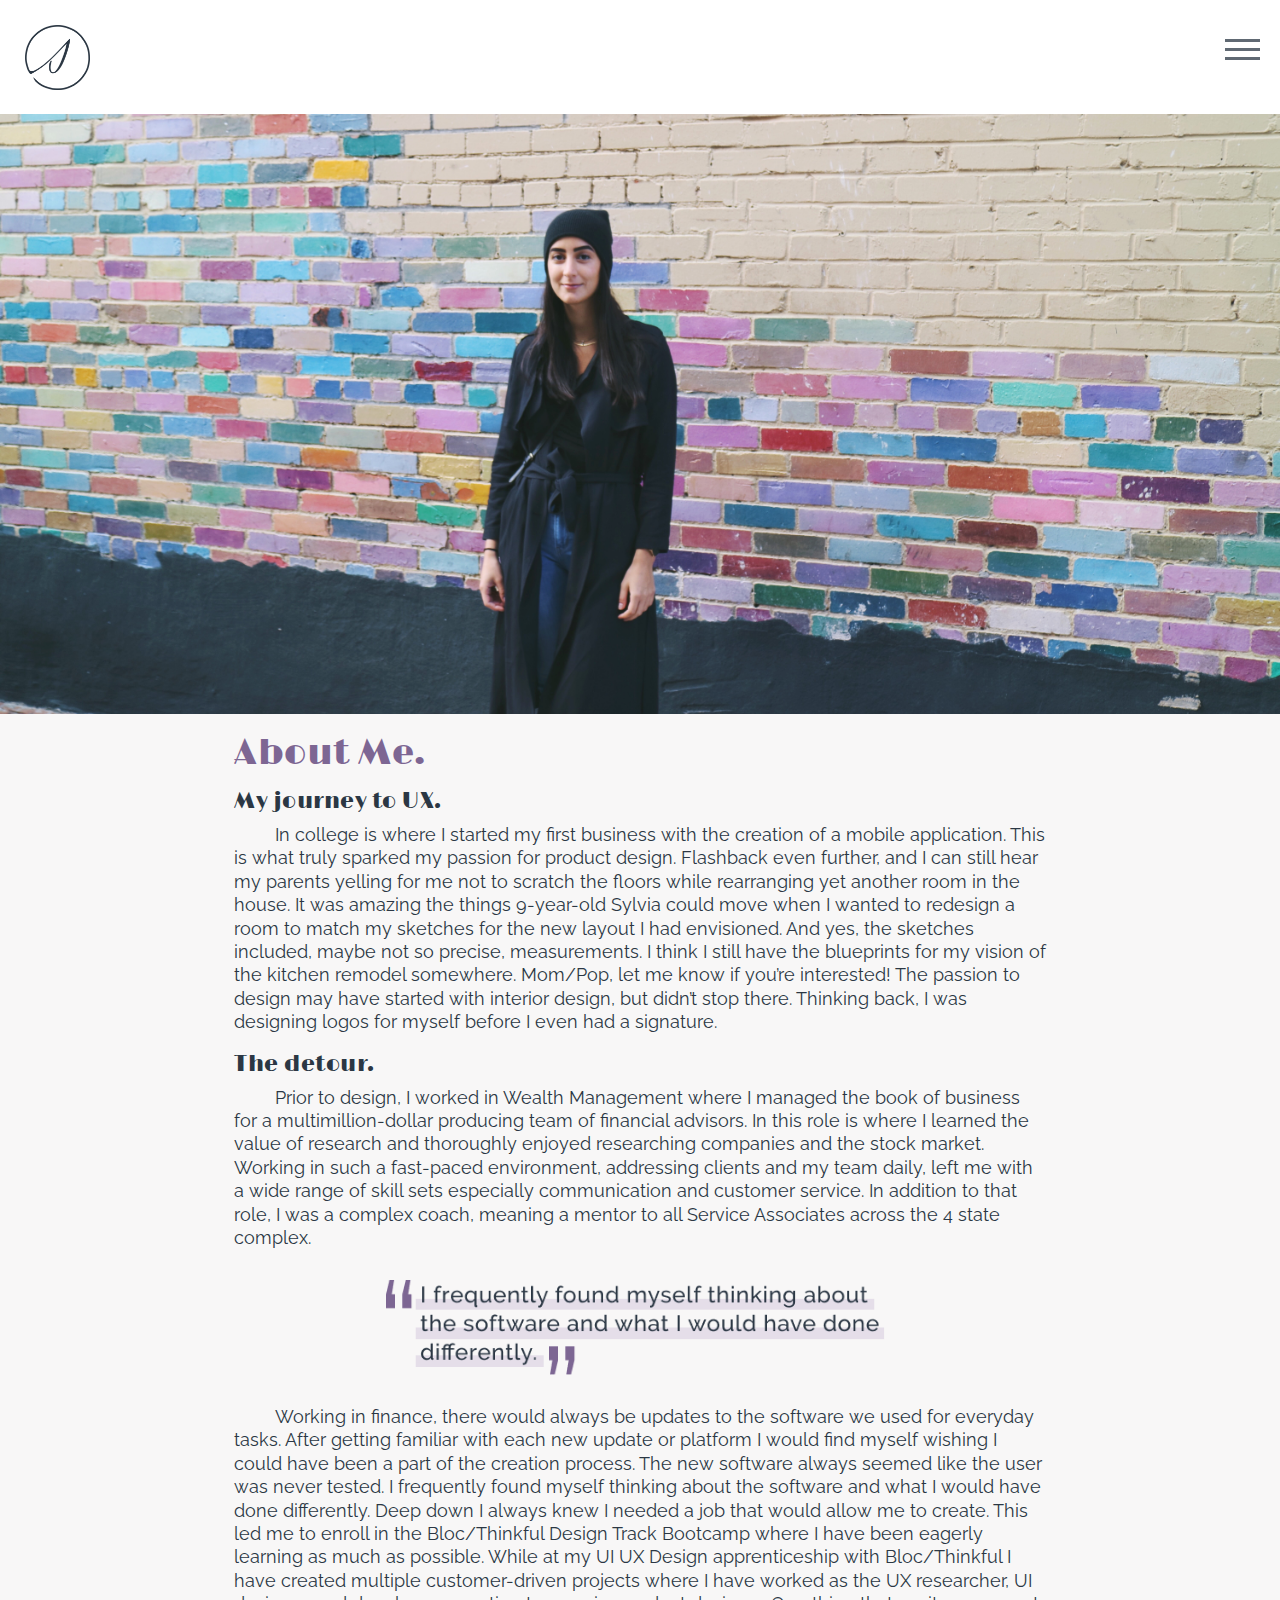
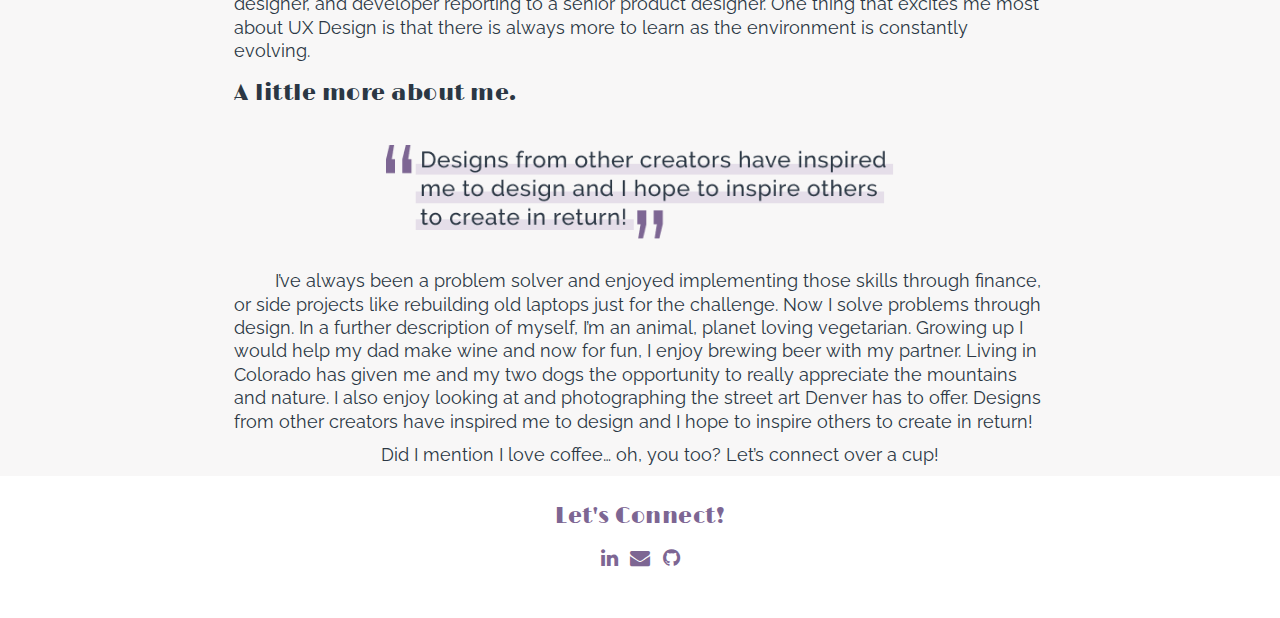
==== commit c2151233: "updates for assessment" ====
--- a/about.html
+++ b/about.html
@@ -50,7 +50,7 @@
           <h3>A little more about me.</h3>
             <img src="images/pull_quote2.png" class="pull-quote" alt="Designs from other creators have inspired me to design and I hope to inspire others to create in return!"/>
             <p>I’ve always been a problem solver and enjoyed implementing those skills through finance, or side projects like rebuilding old laptops just for the challenge. Now I solve problems through design. In a further description of myself, I’m an animal, planet loving vegetarian. Growing up I would help my dad make wine and now for fun, I enjoy brewing beer with my partner. Living in Colorado has given me and my two dogs the opportunity to really appreciate the mountains and nature. I also enjoy looking at and photographing the street art Denver has to offer. Designs from other creators have inspired me to design and I hope to inspire others to create in return!</p>
-            <br><p>Did I mention I love coffee… <i>oh, you too?</i> Let’s connect over a cup!</p>
+            <br><center><p>Did I mention I love coffee… <i>oh, you too?</i> Let’s connect over a cup!</p></center>
       </section>
     </main>
     <!-- FOOTER -->
@@ -62,5 +62,14 @@
         <a href="https://github.com/sylviasorriento" class="fa fa-github fa-2x"></a>
       </div>
     </footer>
+    <!-- Global site tag (gtag.js) - Google Analytics -->
+    <script async src="https://www.googletagmanager.com/gtag/js?id=UA-176293535-1"></script>
+    <script>
+      window.dataLayer = window.dataLayer || [];
+      function gtag(){dataLayer.push(arguments);}
+      gtag('js', new Date());
+
+      gtag('config', 'UA-176293535-1');
+    </script>
   </body>
 </html>
--- a/css/style.css
+++ b/css/style.css
@@ -177,6 +177,7 @@
 .change + #myLinks {
   display: block;
   top: 93px;
+  position: fixed;
 }
 
 .navbar a {
@@ -201,14 +202,23 @@
   background-color: #F8F7F7;
   opacity: 95%;
   text-align: center;
-  padding-top: 50%;
+  padding-top: 30%;
 }
 
 .change .bar1 .bar3 {
-  position: absolute;
-  top: 20px;
+  /* position: absolute; */
+  /* top: 20px;
   right: 45px;
-  font-size: 60px;
+  font-size: 60px; */
+  /* z-index: 10;
+  position: relative; */
+  display: inline-inline-block;
+  float: right;
+  cursor: pointer;
+  margin-right: 2rem;
+  margin-top: 3.3rem;
+  position: relative;
+  z-index: 1000;
 }
 
 footer {
@@ -302,9 +312,14 @@
   text-align: center;
 }
 
+main {
+  background-color: #F8F7F7;
+}
+
 #casestudy-header {
-  margin-bottom: 5rem;
+  /* margin-bottom: 5rem; */
   text-align: center;
+  background-color: #fff
 }
 
 #casestudy-details {
@@ -325,6 +340,7 @@
 #casestudy-breifing {
   padding-bottom: 5rem;
   padding-top: 5rem;
+  background-color: #fff
 }
 
 #casestudy-breifing h2 {
@@ -339,9 +355,9 @@
   padding-bottom: 5rem;
 }
 
-#discovery-research, #information-architecture, #visual-design, #prototype-testing {
+/* #discovery-research, #information-architecture, #visual-design, #prototype-testing {
   background-color: #F8F7F7;
-}
+} */
 
 .desktop-iterations, .mobile-iterations {
   text-align: center;
@@ -505,9 +521,11 @@
     font-size: 6rem;
     line-height: 6.5rem;
   }
+
   h3 {
     font-size: 2.2rem;
   }
+
   p {
     font-size: 1.8rem;
   }
@@ -628,7 +646,7 @@
   }
 
   .competitive-analyis-imgs {
-    display: block;
+    /* display: block; */
     margin-left: auto;
     margin-right: auto;
     margin-top: 2rem;
@@ -756,6 +774,7 @@
     width: 50%;
     padding: 2rem;
   }
+
   .usability-testing {
     display: inline-block;
     float: right;
@@ -778,6 +797,7 @@
     width: 50%;
     padding: 2rem;
   }
+
   .conclusionR {
     display: inline-block;
     float: right;
@@ -815,6 +835,7 @@
 /* ------------- DESKTOP -------------- */
 
 @media screen and (min-width: 1025px) {
+
   body {
     width: 100%;
   }
@@ -899,15 +920,6 @@
     margin: 2rem;
   }
 
-  /* #casestudy-details {
-    display: grid;
-    grid-template-columns: 500px, 500px;
-    flex-wrap: wrap;
-    display: inline-block;
-    float: left;
-    margin-bottom: 5rem;
-  } */
-
   .my-role {
     display: inline-block;
     float: left;
@@ -967,6 +979,7 @@
     padding: 2rem;
     padding-top: 0;
   }
+
   .surveyR {
     display: inline-block;
     float: right;
@@ -988,6 +1001,7 @@
     width: 50%;
     padding: 2rem;
   }
+
   .competitive-analysisR {
     display: inline-block;
     float: right;
@@ -999,7 +1013,7 @@
     display: block;
     margin-left: auto;
     margin-right: auto;
-    width: 100%; }
+    width: 100%;
   }
 
   .competitive-analysisBL {
@@ -1035,8 +1049,8 @@
     float: left;
     width: 50%;
     padding: 2rem;
-    /* padding-right: 3rem; */
-  }
+  }
+
   .personasR {
     display: inline-block;
     float: right;
@@ -1071,6 +1085,7 @@
     width: 50%;
     padding-left: 2rem;
   }
+
   .user-stories-img {
     padding: 0px;
   }
@@ -1118,6 +1133,7 @@
     width: 50%;
     padding: 2rem;
   }
+
   .wireframesR {
     display: inline-block;
     float: right;
@@ -1319,6 +1335,7 @@
     width: 50%;
     padding: 2rem;
   }
+
   .conclusionR {
     display: inline-block;
     float: right;
